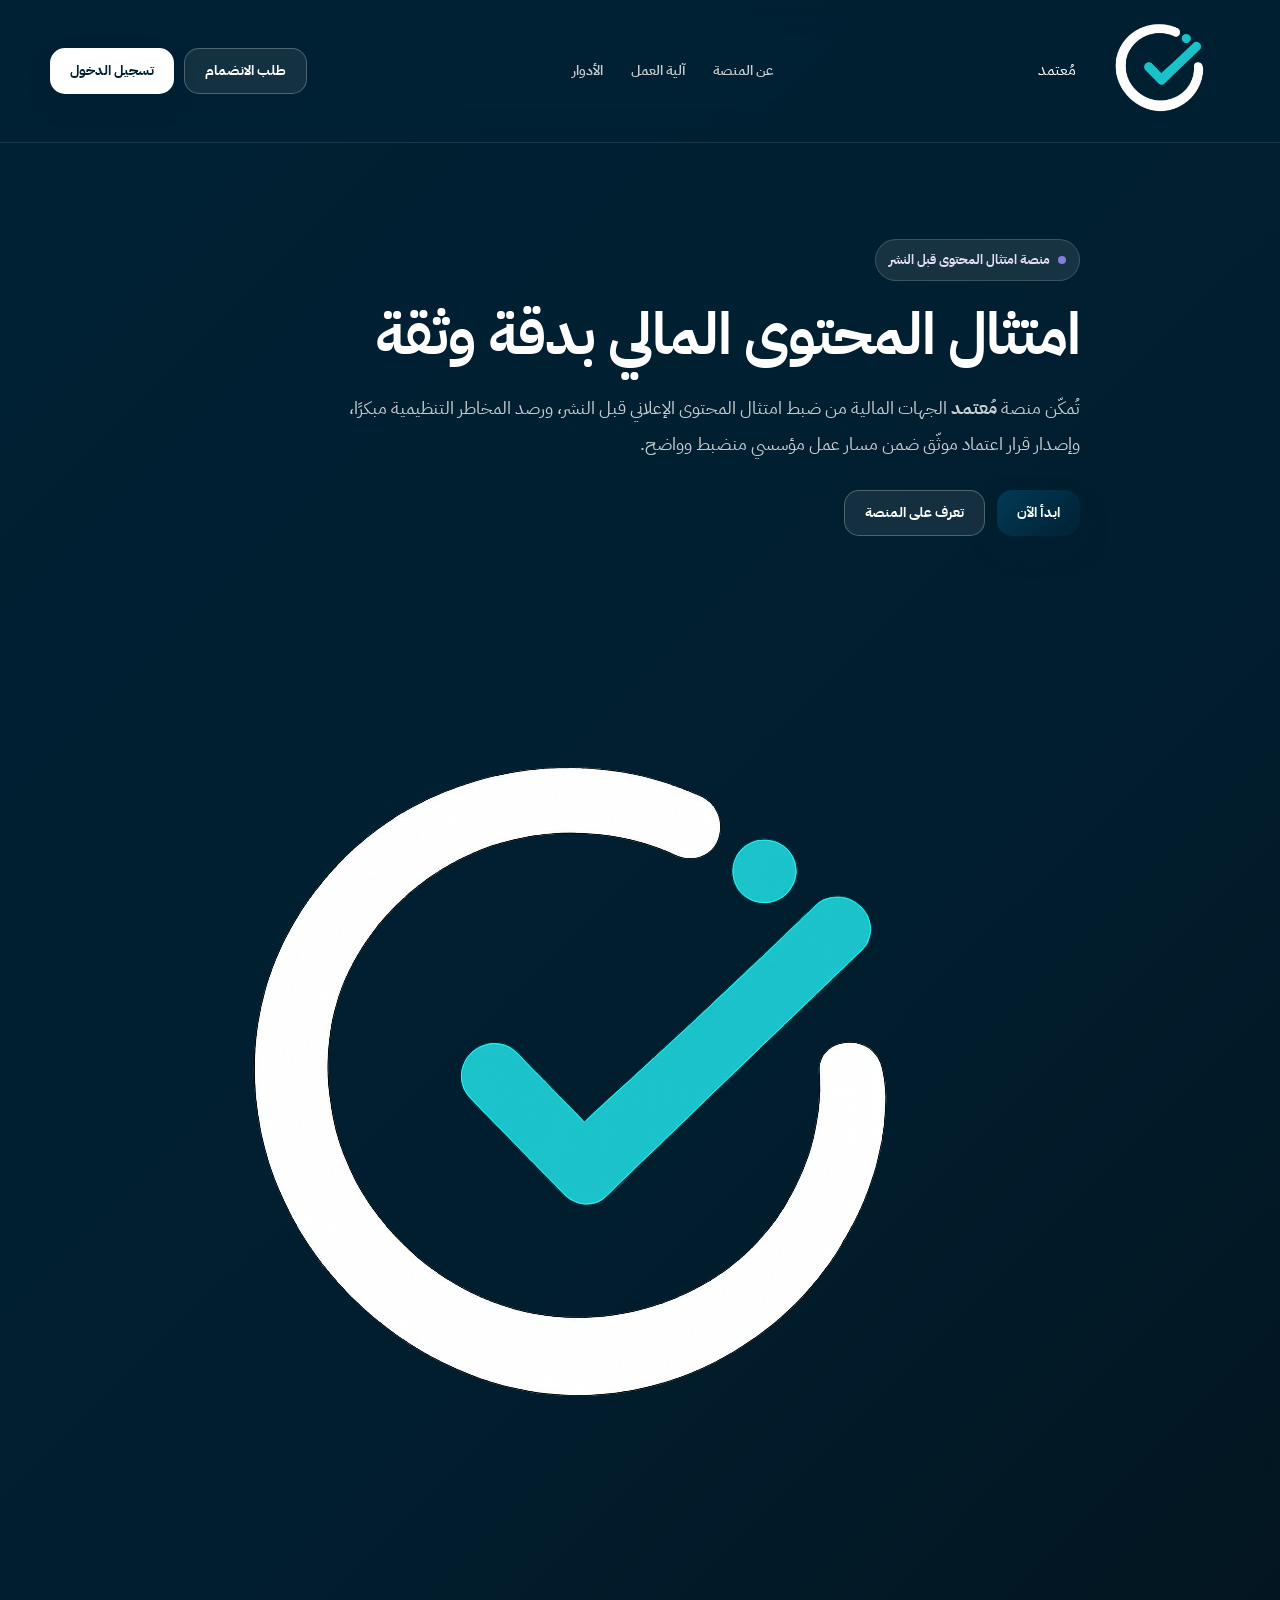
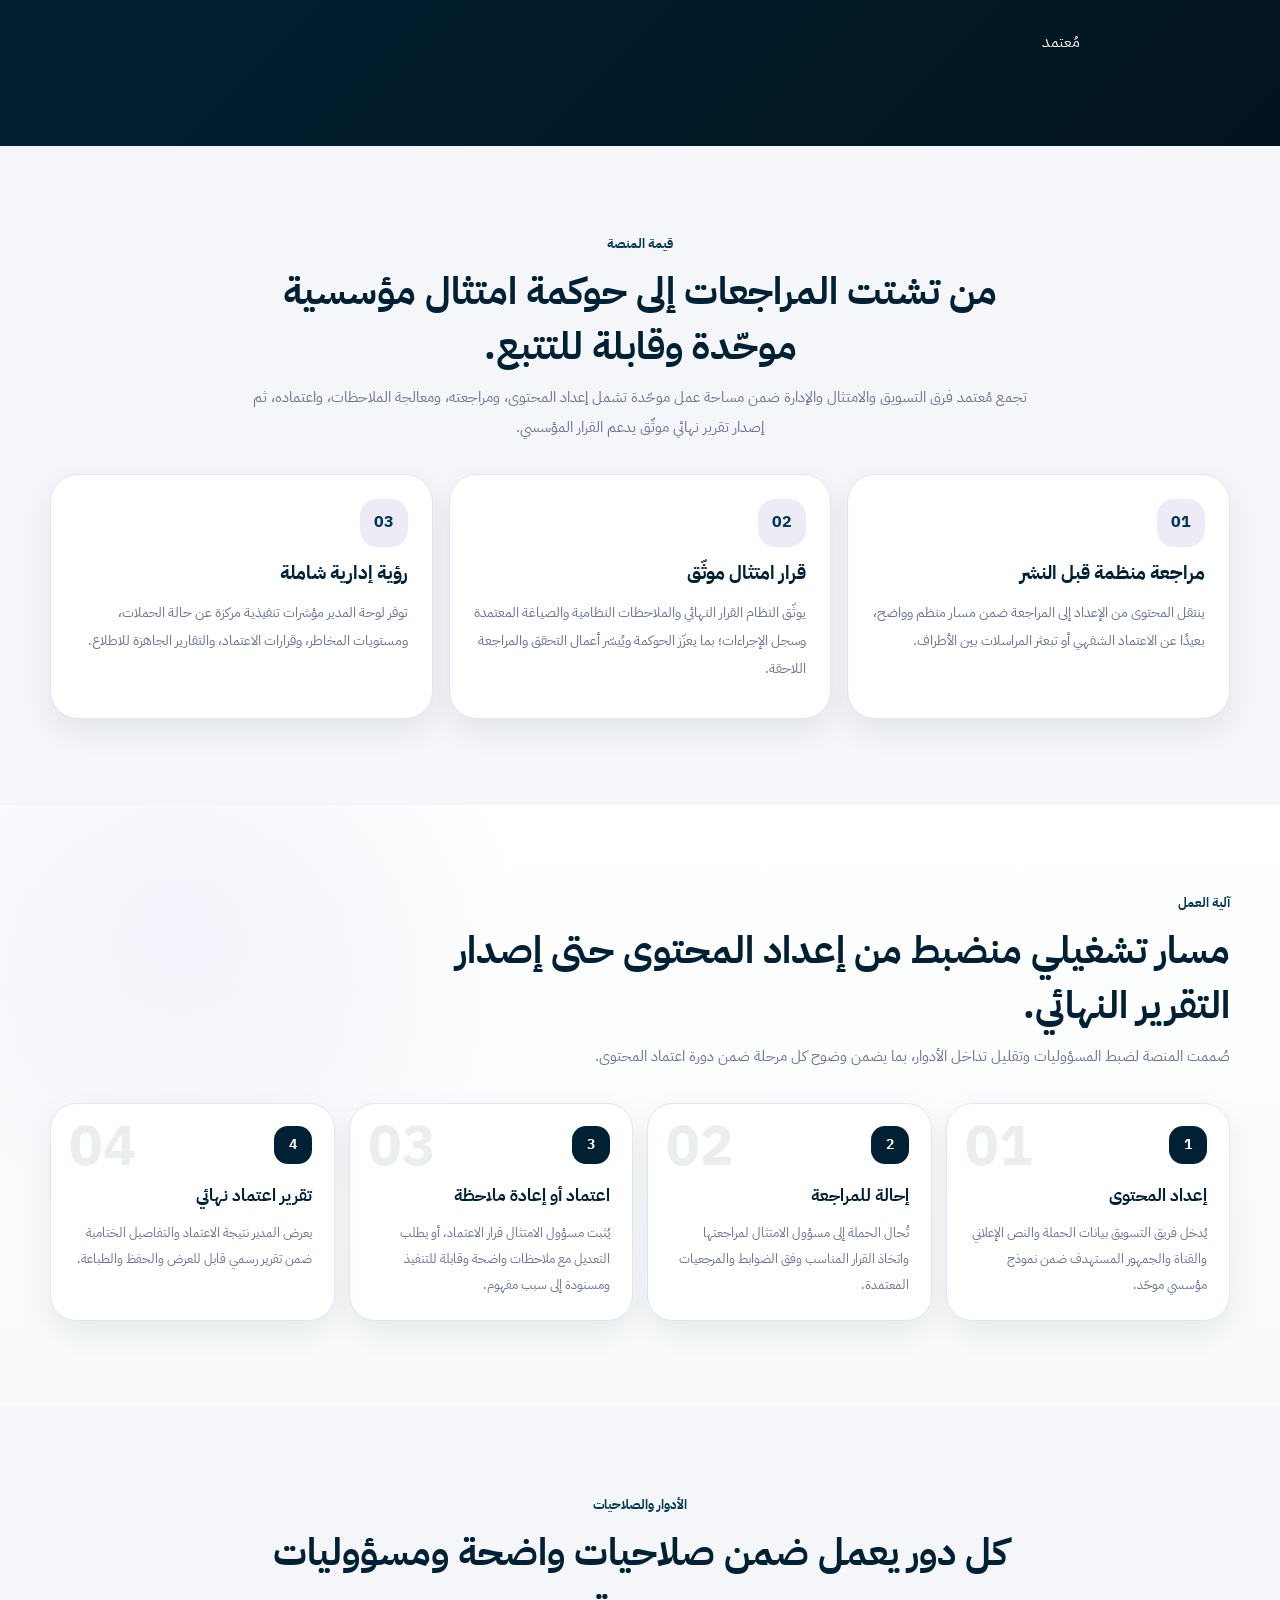
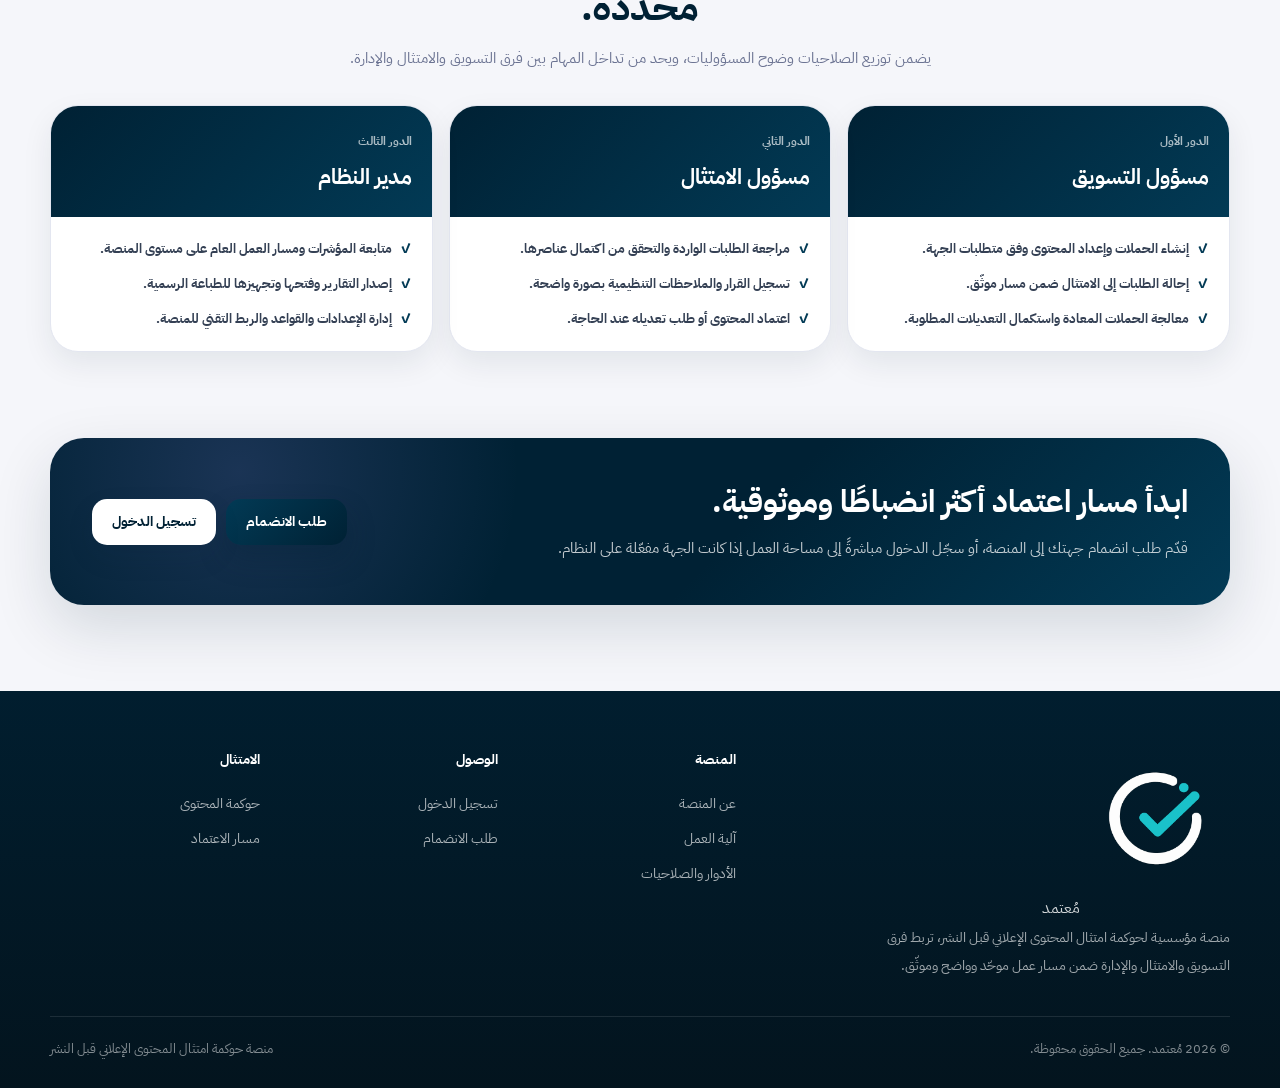
==== index.html @ 316c7c17 "Add files via upload" ====
<!DOCTYPE html>
<html lang="ar" dir="rtl">
<head>
  <meta charset="UTF-8" />
  <meta name="viewport" content="width=device-width, initial-scale=1.0" />
  <title>مُعتمد | منصة حوكمة امتثال المحتوى الإعلاني قبل النشر</title>
  <link rel="icon" type="image/png" href="lo.png" />
  <link rel="stylesheet" href="assets/mutamad-theme.css" />
  <style>
    @import url("https://fonts.googleapis.com/css2?family=IBM+Plex+Sans+Arabic:wght@300;400;500;600;700&display=swap");

    :root {
      --brand: #002134;
      --brand-2: #002134;
      --brand-3: #023a55;
      --accent: #837FD8;
      --accent-dark: #023a55;
      --gold: #966769;
      --bg: #F5F6FA;
      --white: #FFFFFF;
      --text: #002134;
      --muted: #6B7392;
      --line: #E3E6F0;
      --soft: #EEF0F7;
      --accent-soft: #EEEBF6;
      --shadow: 0 22px 60px rgba(0,33,52, 0.14);
      --shadow-soft: 0 12px 30px rgba(0,33,52, 0.08);
      --container: 1180px;
    }

    * { box-sizing: border-box; margin: 0; padding: 0; }
    html { scroll-behavior: smooth; }
    body {
      font-family: "IBM Plex Sans Arabic", Arial, sans-serif;
      color: var(--text);
      background: var(--bg);
      direction: rtl;
      line-height: 1.85;
    }
    a { color: inherit; text-decoration: none; }
    button { font-family: inherit; }
    .container { width: min(var(--container), calc(100% - 40px)); margin: auto; }

    .hero-area {
      min-height: 640px;
      color: var(--white);
      background: linear-gradient(135deg, #002134 0%, #011E2F 60%, #03141E 100%);
      position: relative;
    }
    .hero-area > * { position: relative; z-index: 1; }

    .header {
      position: sticky;
      top: 0;
      z-index: 60;
      background: rgba(0,33,52, 0.9);
      backdrop-filter: blur(16px);
      border-bottom: 1px solid rgba(255,255,255,0.10);
    }
    .header-inner {
      min-height: 82px;
      display: flex;
      align-items: center;
      justify-content: space-between;
      gap: 22px;
    }
    .brand { display: flex; align-items: center; gap: 12px; }
    .brand img { width: 142px; height: auto; display: block; object-fit: contain; }
    .nav-links { display: flex; align-items: center; gap: 28px; color: rgba(255,255,255,0.78); font-size: 14px; font-weight: 600; }
    .nav-links a:hover { color: white; }
    .header-actions { display: flex; align-items: center; gap: 10px; }

    .btn {
      min-height: 46px;
      padding: 0 20px;
      border-radius: 15px;
      border: 0;
      display: inline-flex;
      align-items: center;
      justify-content: center;
      gap: 8px;
      font-size: 14px;
      font-weight: 800;
      cursor: pointer;
      white-space: nowrap;
      transition: 0.2s ease;
    }
    .btn:hover { transform: translateY(-1px); }
    .btn-primary { color: white; background: linear-gradient(135deg, var(--brand-3), var(--brand)); box-shadow: 0 14px 28px rgba(0,33,52,0.28); }
    .btn-light { color: white; background: rgba(255,255,255,0.08); border: 1px solid rgba(255,255,255,0.25); }
    .btn-white { color: var(--brand); background: white; box-shadow: var(--shadow-soft); }

    .hero {
      padding: 96px 0 88px;
      display: grid;
      grid-template-columns: 1fr;
      gap: 28px;
      max-width: 880px;
    }
    .hero-content h1 { max-width: 760px; }
    .hero-content p { max-width: 680px; }
    .eyebrow {
      display: inline-flex;
      align-items: center;
      gap: 8px;
      padding: 8px 13px;
      border-radius: 999px;
      background: rgba(255,255,255,0.09);
      border: 1px solid rgba(255,255,255,0.16);
      color: #E4DDF7;
      font-size: 13px;
      font-weight: 800;
      margin-bottom: 18px;
    }
    .eyebrow::before { content: ""; width: 8px; height: 8px; border-radius: 50%; background: var(--accent); }
    .hero h1 {
      max-width: 860px;
      font-size: clamp(34px, 5vw, 58px);
      line-height: 1.25;
      letter-spacing: -1px;
      margin-bottom: 18px;
    }
    .hero p {
      max-width: 780px;
      color: rgba(255,255,255,0.78);
      font-size: 18px;
      line-height: 2;
      font-weight: 400;
      margin-bottom: 28px;
    }
    .hero-actions { display: flex; align-items: center; gap: 12px; flex-wrap: wrap; margin-bottom: 30px; }
    .trust-row { display: flex; flex-wrap: wrap; gap: 10px; }
    .trust-item {
      padding: 9px 12px;
      border-radius: 999px;
      background: rgba(255,255,255,0.07);
      border: 1px solid rgba(255,255,255,0.12);
      color: rgba(255,255,255,0.78);
      font-size: 12px;
      font-weight: 700;
    }

    .product-card {
      border-radius: 34px;
      background: rgba(255,255,255,0.12);
      border: 1px solid rgba(255,255,255,0.18);
      box-shadow: 0 24px 70px rgba(0,0,0,0.18);
      padding: 22px;
      backdrop-filter: blur(16px);
      position: relative;
      overflow: hidden;
    }
    .product-card::before {
      content: "";
      position: absolute;
      inset-inline-start: 24px;
      top: 24px;
      width: 84px;
      height: 84px;
      border-radius: 28px;
      background: rgba(131,127,216,0.20);
      filter: blur(2px);
    }
    .screen {
      position: relative;
      z-index: 1;
      background: #F8FBFB;
      color: var(--text);
      border-radius: 26px;
      overflow: hidden;
      border: 1px solid rgba(255,255,255,0.35);
    }
    .screen-top {
      height: 62px;
      padding: 0 18px;
      background: white;
      border-bottom: 1px solid var(--line);
      display: flex;
      justify-content: space-between;
      align-items: center;
    }
    .screen-title strong { display: block; color: var(--brand); font-size: 14px; line-height: 1.4; }
    .screen-title span { color: var(--muted); font-size: 11px; }
    .pill { padding: 6px 10px; border-radius: 999px; color: var(--accent-dark); background: var(--accent-soft); font-size: 11px; font-weight: 900; }
    .screen-body { padding: 18px; display: grid; gap: 14px; }
    .score-card {
      background: linear-gradient(135deg, var(--brand), var(--brand-3));
      color: white;
      border-radius: 22px;
      padding: 18px;
      display: grid;
      grid-template-columns: 1fr auto;
      gap: 14px;
      align-items: center;
    }
    .score-card span { color: rgba(255,255,255,0.72); font-size: 12px; font-weight: 700; }
    .score-card strong { font-size: 34px; line-height: 1; }
    .mini-grid { display: grid; grid-template-columns: repeat(3, 1fr); gap: 10px; }
    .mini { background: white; border: 1px solid var(--line); border-radius: 18px; padding: 12px; }
    .mini span { color: var(--muted); font-size: 10px; font-weight: 800; }
    .mini strong { display: block; color: var(--brand); font-size: 17px; }
    .issue { background: white; border: 1px solid var(--line); border-radius: 18px; padding: 14px; display: grid; gap: 8px; }
    .issue-row { display: grid; grid-template-columns: auto 1fr auto; gap: 10px; align-items: center; }
    .dot { width: 10px; height: 10px; border-radius: 50%; background: var(--accent); }
    .issue-row span { color: #344054; font-size: 12px; font-weight: 700; }
    .issue-row small { color: var(--muted); font-size: 11px; }

    section { padding: 86px 0; }
    .section-head { max-width: 780px; margin-bottom: 32px; }
    .section-head.center { margin-inline: auto; text-align: center; }
    .section-kicker { color: var(--accent-dark); font-size: 13px; font-weight: 900; margin-bottom: 8px; }
    .section-head h2 { color: var(--brand); font-size: clamp(26px, 3vw, 38px); line-height: 1.45; margin-bottom: 8px; }
    .section-head p { color: var(--muted); font-size: 15px; line-height: 2; }

    .value-grid { display: grid; grid-template-columns: repeat(3, 1fr); gap: 16px; }
    .value-card {
      background: white;
      border: 1px solid var(--line);
      border-radius: 28px;
      padding: 24px;
      min-height: 245px;
      box-shadow: var(--shadow-soft);
      display: grid;
      align-content: start;
      gap: 12px;
    }
    .value-icon { width: 48px; height: 48px; border-radius: 17px; display: grid; place-items: center; background: var(--accent-soft); color: var(--accent-dark); font-weight: 900; }
    .value-card h3 { color: var(--brand); font-size: 19px; line-height: 1.5; }
    .value-card p { color: var(--muted); font-size: 14px; line-height: 2; }

    .workflow {
      background:
        radial-gradient(circle at 14% 20%, rgba(131,127,216,0.09), transparent 28%),
        linear-gradient(180deg, #FFFFFF 0%, #F8FAFB 100%);
    }
    .steps { display: grid; grid-template-columns: repeat(4, 1fr); gap: 14px; }
    .step {
      background: white;
      border: 1px solid var(--line);
      border-radius: 26px;
      padding: 22px;
      box-shadow: var(--shadow-soft);
      position: relative;
      overflow: hidden;
    }
    .step::before { content: attr(data-step); position: absolute; inset-inline-end: 18px; top: 14px; color: rgba(0,33,52,0.08); font-size: 56px; font-weight: 900; line-height: 1; }
    .step span { display: inline-grid; place-items: center; width: 38px; height: 38px; border-radius: 14px; background: var(--brand); color: white; font-size: 14px; font-weight: 900; margin-bottom: 16px; }
    .step h3 { color: var(--brand); font-size: 17px; margin-bottom: 8px; }
    .step p { color: var(--muted); font-size: 13px; line-height: 2; }

    .roles-grid { display: grid; grid-template-columns: repeat(3, 1fr); gap: 16px; }
    .role-card { background: white; border: 1px solid var(--line); border-radius: 28px; overflow: hidden; box-shadow: var(--shadow-soft); }
    .role-head { padding: 20px; background: linear-gradient(135deg, var(--brand), var(--brand-3)); color: white; }
    .role-head span { color: rgba(255,255,255,0.68); font-size: 12px; font-weight: 700; }
    .role-head h3 { font-size: 21px; margin-top: 3px; }
    .role-card ul { list-style: none; padding: 20px; display: grid; gap: 11px; }
    .role-card li { color: #344054; font-size: 13px; font-weight: 700; display: flex; gap: 8px; align-items: flex-start; }
    .role-card li::before { content: "✓"; color: var(--accent-dark); font-weight: 900; }

    .cta {
      padding: 0 0 86px;
    }
    .cta-box {
      border-radius: 34px;
      background:
        radial-gradient(circle at 16% 20%, rgba(131,127,216,0.20), transparent 28%),
        linear-gradient(135deg, #002134, #002134 58%, #023a55);
      color: white;
      padding: 42px;
      display: grid;
      grid-template-columns: 1fr auto;
      gap: 26px;
      align-items: center;
      box-shadow: var(--shadow);
    }
    .cta-box h2 { font-size: 31px; line-height: 1.45; margin-bottom: 8px; }
    .cta-box p { color: rgba(255,255,255,0.76); font-size: 15px; line-height: 2; max-width: 760px; }
    .cta-actions { display: flex; gap: 10px; flex-wrap: wrap; }

    .footer { background: linear-gradient(180deg, #011E2F, #03141E); color: rgba(255,255,255,0.82); }
    .footer-top { display: grid; grid-template-columns: 1.3fr 2fr; gap: 48px; padding: 56px 0 36px; }
    .footer-brand img { width: 150px; margin-bottom: 16px; }
    .footer-brand p { color: rgba(255,255,255,0.62); font-size: 14px; line-height: 2; max-width: 380px; }
    .footer-cols { display: grid; grid-template-columns: repeat(3, 1fr); gap: 28px; }
    .footer-col h4 { color: #fff; font-size: 14px; font-weight: 700; margin-bottom: 14px; }
    .footer-col a { display: block; color: rgba(255,255,255,0.66); font-size: 13.5px; padding: 5px 0; transition: color .15s ease; }
    .footer-col a:hover { color: #fff; }
    .footer-bottom { display: flex; justify-content: space-between; gap: 16px; flex-wrap: wrap; padding: 20px 0 28px; border-top: 1px solid rgba(255,255,255,0.10); color: rgba(255,255,255,0.5); font-size: 12.5px; }
    @media (max-width: 820px) {
      .footer-top { grid-template-columns: 1fr; gap: 30px; }
      .footer-cols { grid-template-columns: repeat(3, 1fr); }
    }

    @media (max-width: 1020px) {
      .hero, .cta-box { grid-template-columns: 1fr; }
      .value-grid, .roles-grid, .steps { grid-template-columns: repeat(2, 1fr); }
      .nav-links { display: none; }
    }
    @media (max-width: 680px) {
      .container { width: min(100% - 28px, var(--container)); }
      .header-inner { flex-direction: column; align-items: stretch; padding: 14px 0; }
      .header-actions, .header-actions .btn, .hero-actions .btn, .cta-actions .btn { width: 100%; }
      .hero { padding-top: 56px; }
      .value-grid, .roles-grid, .steps, .mini-grid { grid-template-columns: 1fr; }
      .product-card { padding: 14px; border-radius: 26px; }
      section { padding: 62px 0; }
      .cta-box { padding: 28px; }
    }
  </style>
  <link rel="stylesheet" href="assets/mutamad-government.css" />
</head>
<body class="index-page">
  <div class="hero-area">
    <header class="header">
      <div class="container header-inner">
        <a class="brand" href="index.html" aria-label="مُعتمد">
          <img src="lo.png" alt="شعار مُعتمد" />
          <span class="brand-word">مُعتمد</span>
        </a>

        <nav class="nav-links" aria-label="روابط الصفحة">
          <a href="#about">عن المنصة</a>
          <a href="#workflow">آلية العمل</a>
          <a href="#roles">الأدوار</a>
        </nav>

        <div class="header-actions">
          <a class="btn btn-light" href="join.html">طلب الانضمام</a>
          <a class="btn btn-white" href="login.html">تسجيل الدخول</a>
        </div>
      </div>
    </header>

    <main class="container hero">
      <div class="hero-content">
        <span class="eyebrow hero-tag">منصة امتثال المحتوى قبل النشر</span>
        <h1>امتثال المحتوى المالي <span>بدقة وثقة</span></h1>
        <p>
          تُمكّن منصة <strong>مُعتمد</strong> الجهات المالية من ضبط امتثال المحتوى الإعلاني قبل النشر، ورصد المخاطر التنظيمية مبكرًا، وإصدار قرار اعتماد موثّق ضمن مسار عمل مؤسسي منضبط وواضح.
        </p>
        <div class="hero-actions hero-buttons">
          <a class="btn btn-primary" href="join.html">ابدأ الآن</a>
          <a class="btn btn-light" href="#about">تعرف على المنصة</a>
        </div>
        
      </div>
      <div class="hero-image" aria-hidden="true"><img class="hero-logo" src="lo.png" alt="شعار مُعتمد" /><span class="hero-brand-word">مُعتمد</span></div>
    </main>
  </div>

  <section id="about">
    <div class="container">
      <div class="section-head center">
        <div class="section-kicker">قيمة المنصة</div>
        <h2>من تشتت المراجعات إلى حوكمة امتثال مؤسسية موحّدة وقابلة للتتبع.</h2>
        <p>
          تجمع مُعتمد فرق التسويق والامتثال والإدارة ضمن مساحة عمل موحّدة تشمل إعداد المحتوى، ومراجعته، ومعالجة الملاحظات، واعتماده، ثم إصدار تقرير نهائي موثّق يدعم القرار المؤسسي.
        </p>
      </div>

      <div class="value-grid">
        <article class="value-card">
          <div class="value-icon">01</div>
          <h3>مراجعة منظمة قبل النشر</h3>
          <p>ينتقل المحتوى من الإعداد إلى المراجعة ضمن مسار منظم وواضح، بعيدًا عن الاعتماد الشفهي أو تبعثر المراسلات بين الأطراف.</p>
        </article>
        <article class="value-card">
          <div class="value-icon">02</div>
          <h3>قرار امتثال موثّق</h3>
          <p>يوثّق النظام القرار النهائي والملاحظات النظامية والصياغة المعتمدة وسجل الإجراءات؛ بما يعزّز الحوكمة ويُيسّر أعمال التحقق والمراجعة اللاحقة.</p>
        </article>
        <article class="value-card">
          <div class="value-icon">03</div>
          <h3>رؤية إدارية شاملة</h3>
          <p>توفر لوحة المدير مؤشرات تنفيذية مركزة عن حالة الحملات، ومستويات المخاطر، وقرارات الاعتماد، والتقارير الجاهزة للاطلاع.</p>
        </article>
      </div>
    </div>
  </section>

  <section class="workflow" id="workflow">
    <div class="container">
      <div class="section-head">
        <div class="section-kicker">آلية العمل</div>
        <h2>مسار تشغيلي منضبط من إعداد المحتوى حتى إصدار التقرير النهائي.</h2>
        <p>صُممت المنصة لضبط المسؤوليات وتقليل تداخل الأدوار، بما يضمن وضوح كل مرحلة ضمن دورة اعتماد المحتوى.</p>
      </div>

      <div class="steps">
        <div class="step" data-step="01"><span>1</span><h3>إعداد المحتوى</h3><p>يُدخل فريق التسويق بيانات الحملة والنص الإعلاني والقناة والجمهور المستهدف ضمن نموذج مؤسسي موحّد.</p></div>
        <div class="step" data-step="02"><span>2</span><h3>إحالة للمراجعة</h3><p>تُحال الحملة إلى مسؤول الامتثال لمراجعتها واتخاذ القرار المناسب وفق الضوابط والمرجعيات المعتمدة.</p></div>
        <div class="step" data-step="03"><span>3</span><h3>اعتماد أو إعادة ملاحظة</h3><p>يُثبت مسؤول الامتثال قرار الاعتماد، أو يطلب التعديل مع ملاحظات واضحة وقابلة للتنفيذ ومسنودة إلى سبب مفهوم.</p></div>
        <div class="step" data-step="04"><span>4</span><h3>تقرير اعتماد نهائي</h3><p>يعرض المدير نتيجة الاعتماد والتفاصيل الختامية ضمن تقرير رسمي قابل للعرض والحفظ والطباعة.</p></div>
      </div>
    </div>
  </section>

  <section id="roles">
    <div class="container">
      <div class="section-head center">
        <div class="section-kicker">الأدوار والصلاحيات</div>
        <h2>كل دور يعمل ضمن صلاحيات واضحة ومسؤوليات محددة.</h2>
        <p>يضمن توزيع الصلاحيات وضوح المسؤوليات، ويحد من تداخل المهام بين فرق التسويق والامتثال والإدارة.</p>
      </div>

      <div class="roles-grid">
        <article class="role-card">
          <div class="role-head"><span>الدور الأول</span><h3>مسؤول التسويق</h3></div>
          <ul><li>إنشاء الحملات وإعداد المحتوى وفق متطلبات الجهة.</li><li>إحالة الطلبات إلى الامتثال ضمن مسار موثّق.</li><li>معالجة الحملات المعادة واستكمال التعديلات المطلوبة.</li></ul>
        </article>
        <article class="role-card">
          <div class="role-head"><span>الدور الثاني</span><h3>مسؤول الامتثال</h3></div>
          <ul><li>مراجعة الطلبات الواردة والتحقق من اكتمال عناصرها.</li><li>تسجيل القرار والملاحظات التنظيمية بصورة واضحة.</li><li>اعتماد المحتوى أو طلب تعديله عند الحاجة.</li></ul>
        </article>
        <article class="role-card">
          <div class="role-head"><span>الدور الثالث</span><h3>مدير النظام</h3></div>
          <ul><li>متابعة المؤشرات ومسار العمل العام على مستوى المنصة.</li><li>إصدار التقارير وفتحها وتجهيزها للطباعة الرسمية.</li><li>إدارة الإعدادات والقواعد والربط التقني للمنصة.</li></ul>
        </article>
      </div>
    </div>
  </section>

  <section class="cta" id="join">
    <div class="container">
      <div class="cta-box">
        <div>
          <h2>ابدأ مسار اعتماد أكثر انضباطًا وموثوقية.</h2>
          <p>قدّم طلب انضمام جهتك إلى المنصة، أو سجّل الدخول مباشرةً إلى مساحة العمل إذا كانت الجهة مفعّلة على النظام.</p>
        </div>
        <div class="cta-actions">
          <a class="btn btn-primary" href="join.html">طلب الانضمام</a>
          <a class="btn btn-white" href="login.html">تسجيل الدخول</a>
        </div>
      </div>
    </div>
  </section>

  <footer class="footer">
    <div class="container footer-top">
      <div class="footer-brand">
        <div class="footer-logo-row"><img src="lo.png" alt="شعار مُعتمد" /><span class="brand-word">مُعتمد</span></div>
        <p>منصة مؤسسية لحوكمة امتثال المحتوى الإعلاني قبل النشر، تربط فرق التسويق والامتثال والإدارة ضمن مسار عمل موحّد وواضح وموثّق.</p>
      </div>
      <div class="footer-cols">
        <div class="footer-col">
          <h4>المنصة</h4>
          <a href="#about">عن المنصة</a>
          <a href="#workflow">آلية العمل</a>
          <a href="#roles">الأدوار والصلاحيات</a>
        </div>
        <div class="footer-col">
          <h4>الوصول</h4>
          <a href="login.html">تسجيل الدخول</a>
          <a href="join.html">طلب الانضمام</a>
        </div>
        <div class="footer-col">
          <h4>الامتثال</h4>
          <a href="#about">حوكمة المحتوى</a>
          <a href="#workflow">مسار الاعتماد</a>
        </div>
      </div>
    </div>
    <div class="container footer-bottom">
      <span>© 2026 مُعتمد. جميع الحقوق محفوظة.</span>
      <span>منصة حوكمة امتثال المحتوى الإعلاني قبل النشر</span>
    </div>
  </footer>
</body>
</html>
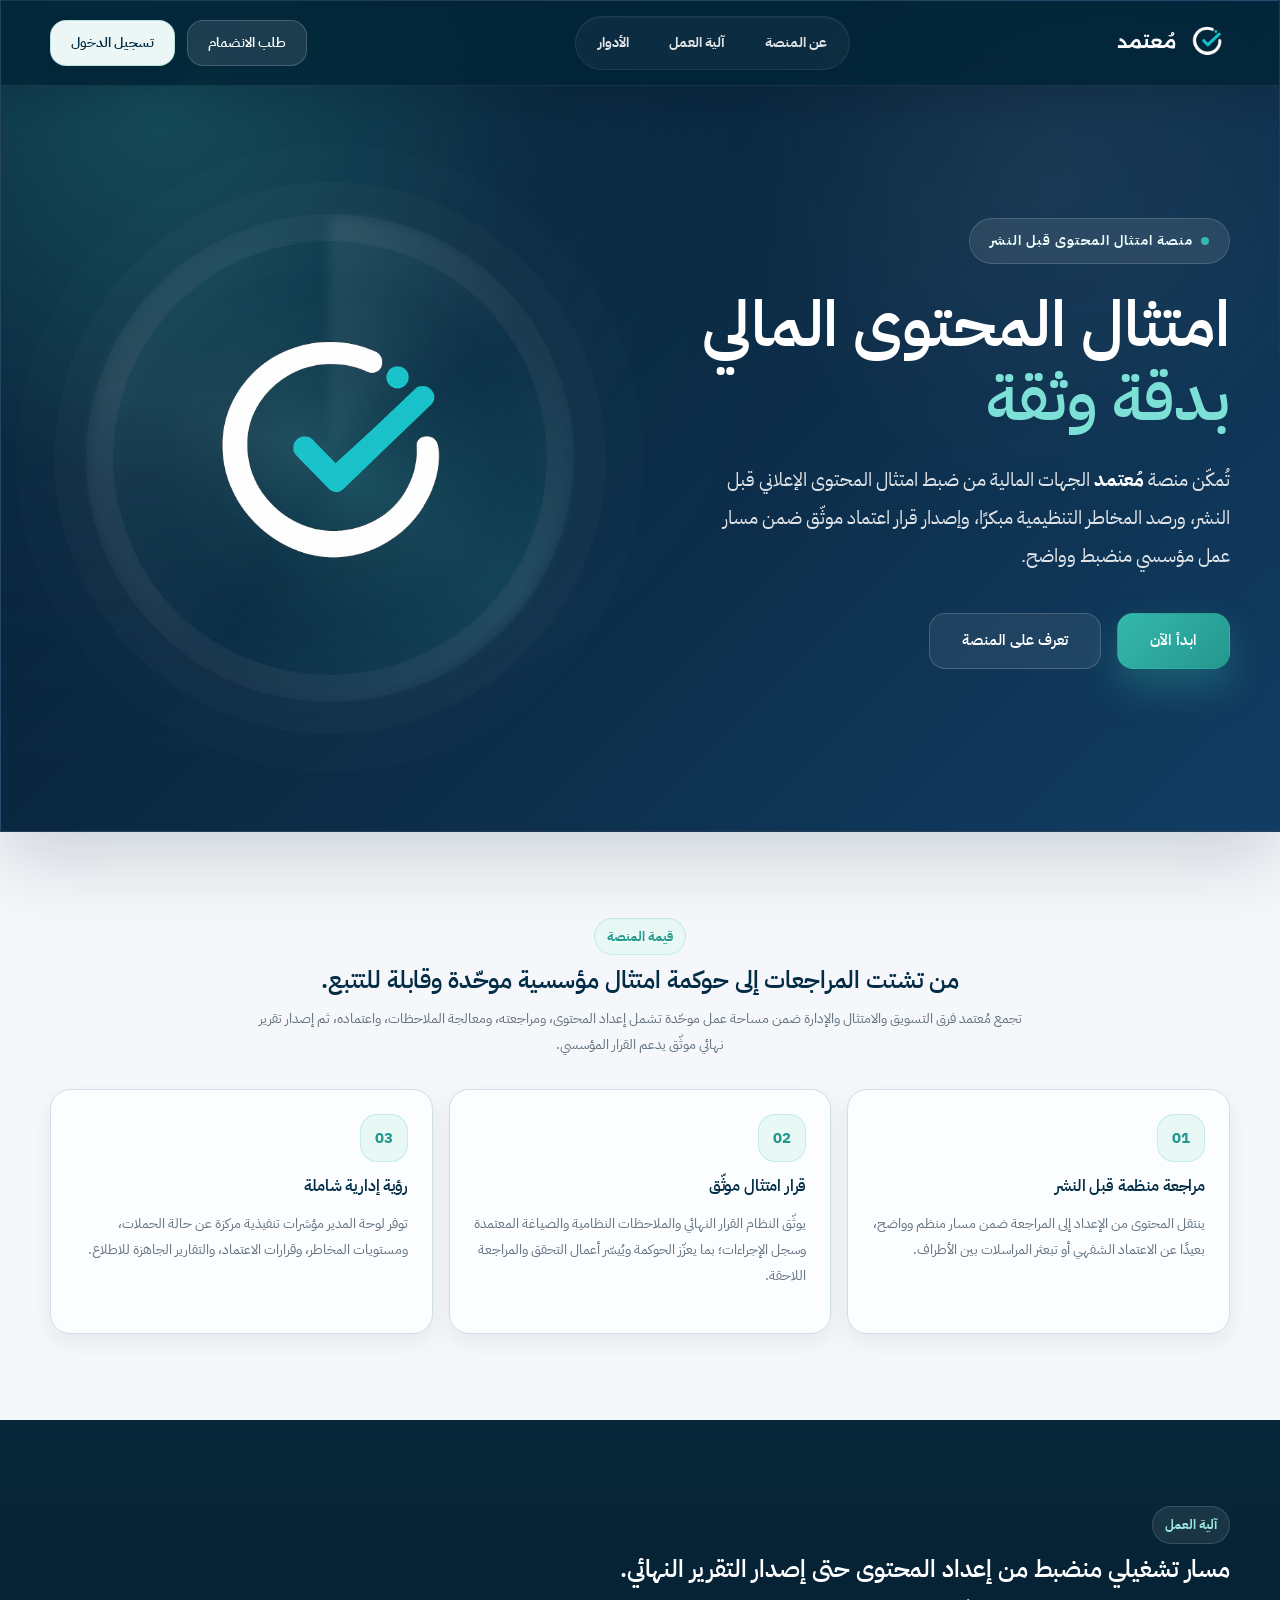
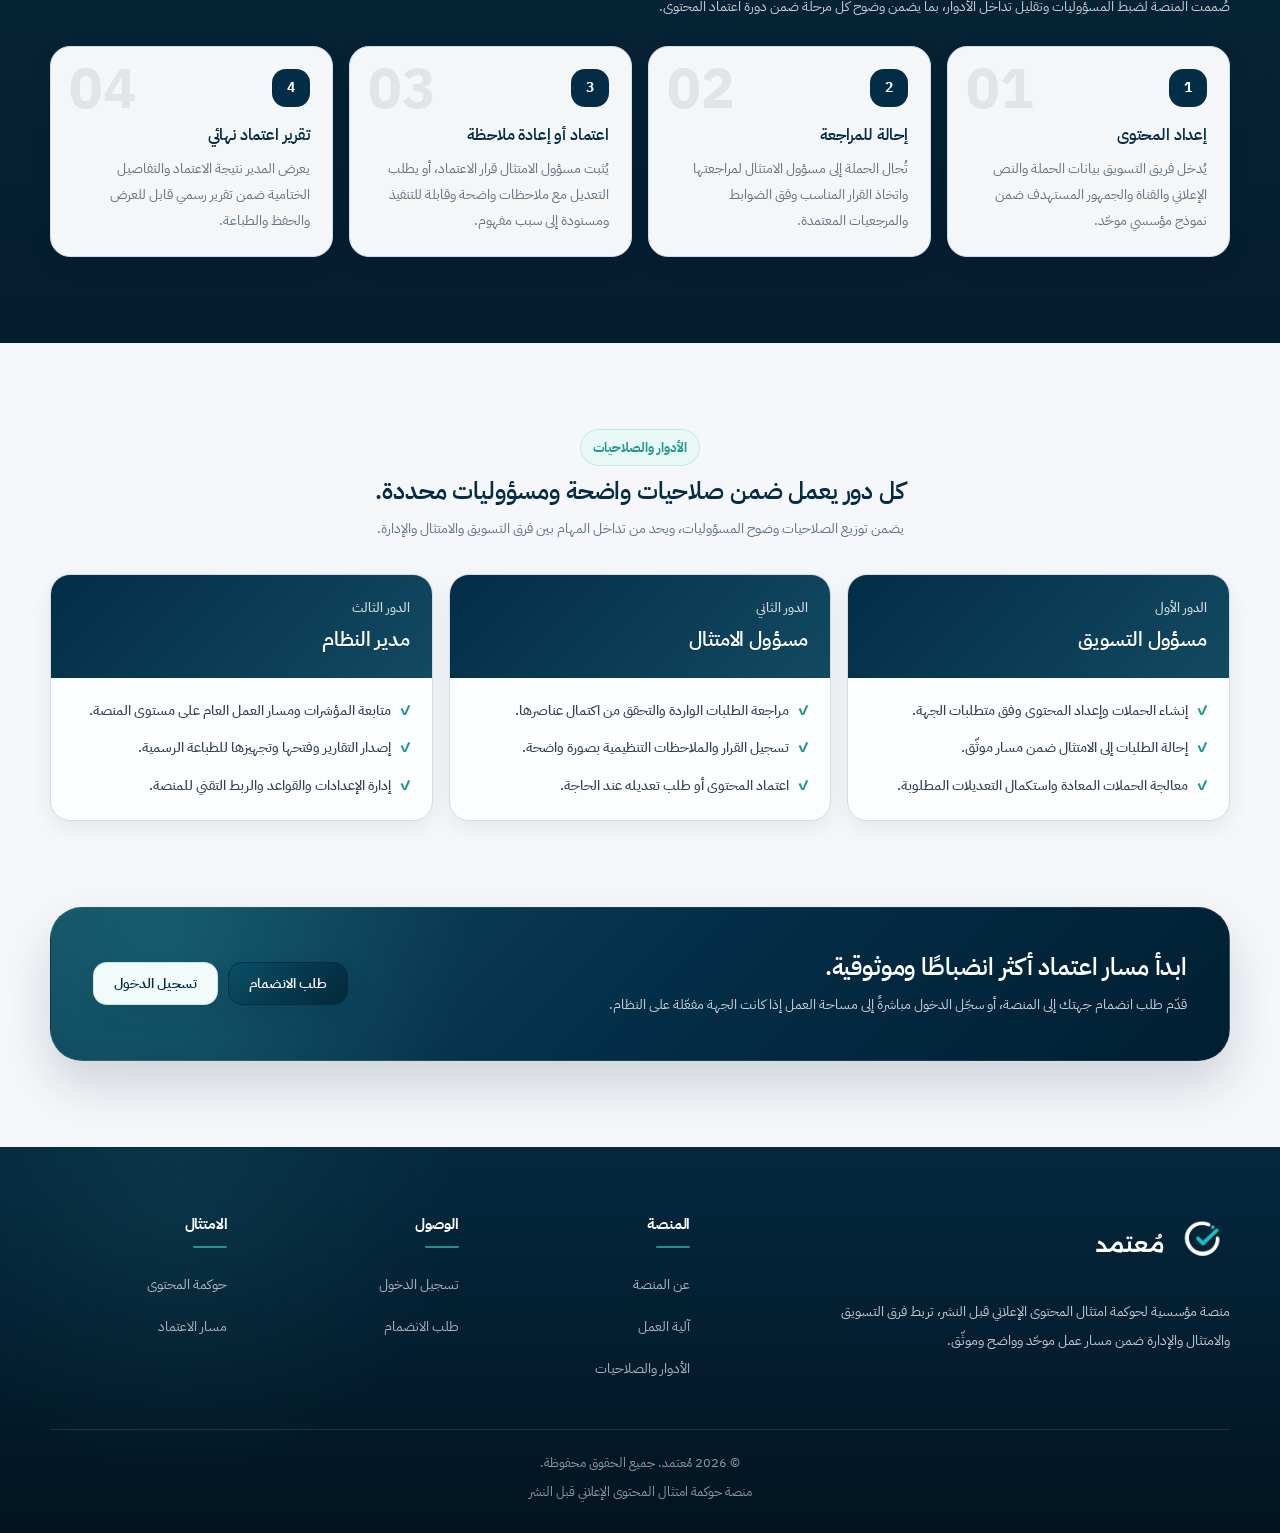
==== commit 015dca89: "add files add files" ====
--- a/index.html
+++ b/index.html
@@ -466,4 +466,4 @@
     </div>
   </footer>
 </body>
-</html>+</html>
--- a/assets/mutamad-theme.css
+++ b/assets/mutamad-theme.css
@@ -0,0 +1,387 @@
+/* =====================================================================
+   مُعتمد | Mu'tamad — Unified Visual System
+   Identity inspired by alinma Bank (2025): deep blue (seas/technology),
+   lavender/khuzama (culture), copper (desert). Applied across all pages.
+   This file is the single source of truth and overrides per-page styles.
+   ===================================================================== */
+
+@import url("https://fonts.googleapis.com/css2?family=IBM+Plex+Sans+Arabic:wght@300;400;500;600;700&family=Tajawal:wght@400;500;700;800&display=swap");
+
+:root {
+  /* ====== Official brand palette ======
+     Primary        #002134   (deep teal-navy)
+     Primary darks  #011D2D #011D2E #011E2F #03141E
+     Accent         #837FD8   (periwinkle)
+     Warm coral     #E78F81
+     Mauve          #966769
+     Light surface  #FDF9F5
+     White          #FFFFFF
+  */
+
+  /* Primary (deep teal-navy) */
+  --navy: #002134;          /* Primary */
+  --navy-2: #011E2F;
+  --navy-3: #023a55;        /* lighter primary for secondary surfaces */
+  --navy-deep: #03141E;     /* darkest */
+
+  /* Accent (periwinkle) — legacy class names kept as aliases */
+  --teal: #837FD8;          /* Accent */
+  --teal-dark: #5d59b0;     /* darker accent for hover/text */
+  --lav: #837FD8;           /* Accent */
+  --lav-2: #a9a6e6;         /* soft accent */
+  --lav-soft: #ECEBF9;      /* accent tint */
+
+  /* Warm accents */
+  --gold: #966769;          /* mauve (legacy alias) */
+  --copper: #966769;        /* mauve */
+  --copper-2: #E78F81;      /* coral */
+  --copper-soft: #FBEBE8;   /* coral tint */
+  --coral: #E78F81;
+  --coral-soft: #FBEBE8;
+  --mauve: #966769;
+  --mauve-soft: #F0E6E6;
+
+  /* Surfaces */
+  --bg: #FDF9F5;            /* light brand surface */
+  --white: #FFFFFF;
+  --text: #002134;          /* body text uses primary */
+  --muted: #5b6b76;
+  --line: #E7E2DC;          /* warm hairline on FDF9F5 */
+  --soft: #F3EEE8;
+  --teal-soft: #ECEBF9;     /* legacy alias -> accent soft */
+  --blue-soft: #E4ECF1;     /* primary tint */
+
+  /* Status */
+  --red: #C0463A;        --red-soft: #FBEDEB;
+  --orange: #966769;     --orange-soft: #F0E6E6;   /* medium = mauve family */
+  --green: #2F7d5b;      --green-soft: #E6F2EC;
+  --blue: #023a55;       --blue-2: #837FD8;        /* donut extra segment */
+
+  /* Effects */
+  --shadow: 0 24px 60px rgba(0, 33, 52, 0.16);
+  --shadow-soft: 0 12px 30px rgba(0, 33, 52, 0.09);
+  --radius: 20px;
+  --radius-lg: 26px;
+  --gradient-brand: linear-gradient(135deg, #023a55 0%, #002134 55%, #011D2D 100%);
+  --gradient-accent: linear-gradient(135deg, #837FD8 0%, #6863bd 100%);
+  --gradient-dark: linear-gradient(180deg, #023a55 0%, #002134 55%, #03141E 100%);
+}
+
+* { box-sizing: border-box; }
+
+body {
+  font-family: "IBM Plex Sans Arabic", "Tajawal", Arial, sans-serif !important;
+  color: var(--text) !important;
+  background:
+    radial-gradient(circle at 90% 0%, rgba(0,33,52,0.06), transparent 26%),
+    radial-gradient(circle at 4% 100%, rgba(231,143,129,0.05), transparent 24%),
+    var(--bg) !important;
+}
+
+a { color: inherit; }
+::selection { background: rgba(131,127,216,0.22); }
+
+/* ----- Scrollbar polish ----- */
+*::-webkit-scrollbar { width: 11px; height: 11px; }
+*::-webkit-scrollbar-thumb { background: #C9CFE2; border-radius: 20px; border: 3px solid transparent; background-clip: padding-box; }
+*::-webkit-scrollbar-thumb:hover { background: #AEB6D2; background-clip: padding-box; }
+
+/* =========================== SIDEBAR =========================== */
+.sidebar {
+  background:
+    radial-gradient(circle at 16% 6%, rgba(131,127,216,0.18), transparent 30%),
+    radial-gradient(circle at 94% 80%, rgba(231,143,129,0.12), transparent 32%),
+    var(--gradient-dark) !important;
+  border-left: 1px solid rgba(255,255,255,0.06) !important;
+}
+.brand { border-bottom-color: rgba(255,255,255,0.10) !important; }
+.brand img { max-width: 168px; height: auto; filter: none !important; }
+
+.role-pill {
+  background: rgba(255,255,255,0.08) !important;
+  border: 1px solid rgba(168,154,212,0.45) !important;
+  color: #EFEAFB !important;
+  border-radius: 999px !important;
+  font-weight: 600 !important;
+}
+.role-pill::before { background: var(--lav-2) !important; }
+
+.nav { gap: 6px !important; }
+.nav a {
+  min-height: 46px !important;
+  border-radius: 14px !important;
+  font-weight: 600 !important;
+  letter-spacing: -0.1px;
+  color: rgba(255,255,255,0.78) !important;
+  position: relative;
+  transition: background .18s ease, color .18s ease, transform .12s ease;
+}
+.nav a:hover { background: rgba(255,255,255,0.09) !important; color: #fff !important; }
+.nav a.active {
+  background: rgba(255,255,255,0.12) !important;
+  color: #fff !important;
+  box-shadow: inset 0 0 0 1px rgba(255,255,255,0.10);
+}
+.nav a.active::before {
+  content: "";
+  position: absolute;
+  inset-inline-start: 0;
+  top: 18%; bottom: 18%;
+  width: 3px;
+  border-radius: 4px;
+  background: var(--lav-2);
+}
+.nav-icon {
+  background: rgba(255,255,255,0.10) !important;
+  color: #E4DDF7 !important;
+  border-radius: 11px !important;
+}
+.nav a.active .nav-icon { background: var(--gradient-accent) !important; color:#fff !important; }
+
+.sidebar-card {
+  background: rgba(255,255,255,0.07) !important;
+  border: 1px solid rgba(255,255,255,0.12) !important;
+  border-radius: 16px !important;
+}
+.logout {
+  border: 1px solid rgba(255,255,255,0.16) !important;
+  color: rgba(255,255,255,0.85) !important;
+  border-radius: 12px !important;
+}
+.logout:hover { background: rgba(255,255,255,0.08) !important; }
+
+/* =========================== TOPBAR / TITLES =========================== */
+.topbar { border-bottom: 1px solid var(--line) !important; }
+.eyebrow {
+  color: var(--lav) !important;
+  font-weight: 700 !important;
+  letter-spacing: 1px;
+  text-transform: none;
+}
+.page-title h1,
+.panel-head h3,
+.metric-value,
+.kpi strong,
+.campaign-name strong,
+.detail strong,
+.summary-box strong,
+.empty-state h2,
+.empty-state h4,
+.section-head h2,
+.section-head h3 { color: var(--navy) !important; }
+
+/* =========================== BUTTONS =========================== */
+.btn {
+  border-radius: 13px !important;
+  font-weight: 600 !important;
+  transition: transform .12s ease, box-shadow .18s ease, background .18s ease, border-color .18s ease;
+}
+.btn:active { transform: translateY(1px); }
+.btn-primary {
+  background: var(--gradient-brand) !important;
+  border: none !important;
+  color: #fff !important;
+  box-shadow: 0 14px 26px rgba(0,33,52,0.26) !important;
+}
+.btn-primary:hover { box-shadow: 0 18px 34px rgba(0,33,52,0.34) !important; transform: translateY(-1px); }
+.btn-secondary {
+  background: var(--white) !important;
+  border: 1px solid var(--line) !important;
+  color: var(--navy) !important;
+  box-shadow: var(--shadow-soft) !important;
+}
+.btn-secondary:hover { border-color: var(--lav-2) !important; color: var(--teal-dark) !important; }
+.btn-ghost { background: transparent !important; border: 1px solid transparent !important; color: var(--muted) !important; }
+.btn-ghost:hover { background: var(--soft) !important; color: var(--navy) !important; }
+.btn-danger {
+  background: linear-gradient(135deg,#E5544A,#C0463A) !important; border:none !important; color:#fff !important;
+  box-shadow: 0 12px 24px rgba(217,45,32,0.24) !important;
+}
+.btn-copper {
+  background: linear-gradient(135deg,var(--copper-2),var(--copper)) !important; border:none !important; color:#fff !important;
+  box-shadow: 0 12px 24px rgba(231,143,129,0.26) !important;
+}
+.btn-accent {
+  background: var(--gradient-accent) !important; border:none !important; color:#fff !important;
+  box-shadow: 0 12px 24px rgba(131,127,216,0.26) !important;
+}
+
+/* Filter / segmented buttons */
+.filter-btn {
+  border-radius: 999px !important;
+  border: 1px solid var(--line) !important;
+  background: var(--white) !important;
+  color: var(--muted) !important;
+  font-weight: 600 !important;
+  transition: all .16s ease;
+}
+.filter-btn:hover { border-color: var(--lav-2) !important; color: var(--navy) !important; }
+.filter-btn.active {
+  background: var(--lav-soft) !important;
+  border-color: var(--lav) !important;
+  color: var(--teal-dark) !important;
+}
+
+/* =========================== PANELS / CARDS =========================== */
+.panel,
+.metric-card,
+.kpi,
+.report-shell,
+.summary-box,
+.detail,
+.text-box,
+.list-item,
+.info-box,
+.info-item,
+.card {
+  border: 1px solid var(--line) !important;
+  box-shadow: var(--shadow-soft) !important;
+  border-radius: var(--radius) !important;
+  background: var(--white) !important;
+}
+.panel:hover, .metric-card:hover, .kpi:hover { box-shadow: var(--shadow) !important; }
+.panel-head { border-bottom: 1px solid var(--line) !important; }
+
+.metric-icon,
+.kpi-icon,
+.empty-icon {
+  background: var(--blue-soft) !important;
+  color: var(--navy-3) !important;
+  border-radius: 14px !important;
+}
+/* rotate accents across cards: deep blue -> lavender -> copper -> secondary */
+.metric-card:nth-child(2) .metric-icon,
+.kpi:nth-child(2) .kpi-icon { background: var(--lav-soft) !important; color: var(--lav) !important; }
+.metric-card:nth-child(3) .metric-icon,
+.kpi:nth-child(3) .kpi-icon { background: var(--copper-soft) !important; color: var(--copper) !important; }
+.metric-card:nth-child(4) .metric-icon,
+.kpi:nth-child(4) .kpi-icon { background: var(--blue-soft) !important; color: var(--navy-3) !important; }
+.metric-card:nth-child(5) .metric-icon,
+.kpi:nth-child(5) .kpi-icon { background: var(--lav-soft) !important; color: var(--lav) !important; }
+
+/* =========================== HERO / COVERS =========================== */
+.hero,
+.report-cover,
+.hero-area,
+.hero-row {
+  background:
+    radial-gradient(circle at 12% 18%, rgba(131,127,216,0.20), transparent 32%),
+    radial-gradient(circle at 92% 6%, rgba(231,143,129,0.12), transparent 28%),
+    var(--gradient-dark) !important;
+  color: #fff;
+}
+
+/* =========================== BADGES / PILLS =========================== */
+.badge {
+  background: var(--lav-soft) !important;
+  color: var(--teal-dark) !important;
+  border-radius: 999px !important;
+  border: 1px solid rgba(131,127,216,0.20) !important;
+  font-weight: 600 !important;
+}
+.badge::before, .role-pill::before { background: var(--lav) !important; }
+
+/* =========================== TABLES =========================== */
+.table-wrap { border: 1px solid var(--line) !important; border-radius: var(--radius) !important; overflow: hidden; }
+.table-wrap table th, th {
+  background: #F3F4FB !important;
+  color: var(--navy) !important;
+  font-weight: 700 !important;
+  border-bottom: 1px solid var(--line) !important;
+}
+.table-wrap table td, td { border-bottom: 1px solid var(--soft) !important; }
+.table-wrap table tr:hover td { background: #FAFBFE !important; }
+
+/* =========================== FIELDS =========================== */
+.field label, .field > span { color: var(--navy) !important; font-weight: 600 !important; }
+.field input, .field select, .field textarea, input[type="text"], input[type="email"], input[type="password"], select, textarea {
+  border-radius: 12px !important;
+  border: 1px solid var(--line) !important;
+  transition: border-color .15s ease, box-shadow .15s ease;
+  font-family: inherit !important;
+}
+.field input:focus, .field select:focus, .field textarea:focus,
+input:focus, select:focus, textarea:focus {
+  outline: none !important;
+  border-color: var(--lav) !important;
+  box-shadow: 0 0 0 4px rgba(131,127,216,0.14) !important;
+}
+
+/* =========================== STATUS / RISK =========================== */
+.status, .risk { border-radius: 999px !important; font-weight: 700 !important; }
+.status.approved, .risk.low {
+  background: var(--green-soft) !important; color: #0B7A4B !important;
+}
+.status.pending_compliance, .risk.medium {
+  background: var(--orange-soft) !important; color: #B06A0E !important;
+}
+.status.needs_revision, .status.rejected, .risk.high {
+  background: var(--red-soft) !important; color: #B42318 !important;
+}
+.status.draft, .status.revision_draft, .risk.unknown {
+  background: var(--soft) !important; color: var(--muted) !important;
+}
+.dot.green { background: var(--green) !important; }
+.dot.orange { background: var(--orange) !important; }
+.dot.red { background: var(--red) !important; }
+
+/* =========================== MISC CLEANUP =========================== */
+.integration-code, .code { display: none !important; }
+.integration-note, .integration { background: #FAFBFE !important; border-color: var(--line) !important; }
+.trust-item, .switch-item, .time-item, .info-item { border-radius: 14px !important; }
+
+/* Keep info-items transparent when they sit inside a dark summary card */
+.summary-card .info-item {
+  background: rgba(255,255,255,0.06) !important;
+  border-color: rgba(255,255,255,0.12) !important;
+  box-shadow: none !important;
+  color: #fff;
+}
+.summary-card .info-item span { color: rgba(255,255,255,0.72) !important; }
+.summary-card .info-item strong { color: #fff !important; }
+
+/* Focus visibility for accessibility */
+a:focus-visible, button:focus-visible, .btn:focus-visible, .nav a:focus-visible {
+  outline: 3px solid rgba(131,127,216,0.55) !important;
+  outline-offset: 2px;
+}
+
+/* Reduced motion */
+@media (prefers-reduced-motion: reduce) {
+  * { animation: none !important; transition: none !important; scroll-behavior: auto !important; }
+}
+
+/* =========================== AI FINDINGS LIST (shared) =========================== */
+.findings-wrap { display: grid; gap: 12px; }
+.finding-card {
+  border: 1px solid var(--line);
+  border-radius: 16px;
+  background: var(--white);
+  padding: 14px 16px;
+  display: grid;
+  gap: 8px;
+  border-inline-start: 4px solid var(--lav);
+  box-shadow: var(--shadow-soft);
+}
+.finding-card.high { border-inline-start-color: var(--red); }
+.finding-card.medium { border-inline-start-color: var(--orange); }
+.finding-card.low { border-inline-start-color: var(--green); }
+.finding-top { display: flex; align-items: center; justify-content: space-between; gap: 10px; flex-wrap: wrap; }
+.finding-claim { font-weight: 700; color: var(--navy); font-size: 15px; }
+.finding-tag {
+  font-size: 11px; font-weight: 700; padding: 4px 11px; border-radius: 999px;
+  background: var(--lav-soft); color: var(--teal-dark); white-space: nowrap;
+}
+.finding-tag.high { background: var(--red-soft); color: #B42318; }
+.finding-tag.medium { background: var(--orange-soft); color: #B06A0E; }
+.finding-tag.low { background: var(--green-soft); color: #0B7A4B; }
+.finding-reason { color: var(--text); font-size: 13.5px; line-height: 1.9; }
+.finding-meta { color: var(--muted); font-size: 12px; display: flex; gap: 14px; flex-wrap: wrap; }
+.finding-meta b { color: var(--navy); font-weight: 700; }
+.rec-list { margin: 0; padding-inline-start: 18px; display: grid; gap: 6px; }
+.rec-list li { color: var(--text); font-size: 13.5px; line-height: 1.8; }
+.engine-chip {
+  display: inline-flex; align-items: center; gap: 6px; font-size: 11px; font-weight: 700;
+  color: var(--muted); background: var(--soft); padding: 4px 10px; border-radius: 999px;
+}
+.engine-chip::before { content: ""; width: 7px; height: 7px; border-radius: 50%; background: var(--lav); }
--- a/assets/mutamad-government.css
+++ b/assets/mutamad-government.css
@@ -0,0 +1,3407 @@
+/* =====================================================================
+   مُعتمد | Mu'tamad — Government / Institutional Visual Identity
+   تحديث بصري فقط: لا يغيّر الوظائف أو الصفحات أو الربط.
+   ===================================================================== */
+@import url("https://fonts.googleapis.com/css2?family=Alexandria:wght@400;500;600;700;800&family=Tajawal:wght@400;500;700;800&family=IBM+Plex+Sans+Arabic:wght@400;500;600;700&display=swap");
+
+:root {
+  --brand-primary: #022A42;
+  --brand-primary-2: #012B43;
+  --brand-primary-3: #193448;
+  --brand-ink: #011F33;
+  --brand-accent: #2CB7A7;
+  --brand-accent-2: #1E9084;
+  --brand-accent-soft: #E8F7F5;
+  --brand-sand: #FDF8F5;
+  --brand-bg: #F5F7FA;
+  --brand-surface: #FFFFFF;
+  --brand-surface-2: #F9FBFC;
+  --brand-border: #D8E2E8;
+  --brand-border-soft: #EAF0F4;
+  --brand-text: #102A3A;
+  --brand-muted: #637381;
+  --brand-muted-2: #7B8790;
+  --brand-danger: #B42318;
+  --brand-danger-soft: #FDECEC;
+  --brand-warning: #B76E00;
+  --brand-warning-soft: #FFF4DE;
+  --brand-success: #157F5B;
+  --brand-success-soft: #E8F6EF;
+  --brand-info: #175CD3;
+  --brand-info-soft: #EAF1FF;
+  --radius-sm: 10px;
+  --radius-md: 14px;
+  --radius-lg: 20px;
+  --radius-xl: 28px;
+  --shadow-xs: 0 1px 2px rgba(1, 31, 51, .05);
+  --shadow-sm: 0 8px 22px rgba(1, 31, 51, .07);
+  --shadow-md: 0 18px 45px rgba(1, 31, 51, .10);
+  --shadow-lg: 0 28px 70px rgba(1, 31, 51, .16);
+
+  /* Aliases used by existing pages */
+  --navy: var(--brand-primary);
+  --navy-2: var(--brand-primary-2);
+  --navy-3: var(--brand-primary-3);
+  --navy-deep: var(--brand-ink);
+  --brand: var(--brand-primary);
+  --brand-2: var(--brand-primary-2);
+  --brand-3: var(--brand-primary-3);
+  --accent: var(--brand-accent);
+  --accent-dark: var(--brand-accent-2);
+  --accent-lt: #8FE4D9;
+  --accent-soft: var(--brand-accent-soft);
+  --teal: var(--brand-accent);
+  --teal-dark: var(--brand-accent-2);
+  --teal-soft: var(--brand-accent-soft);
+  --lav: var(--brand-accent);
+  --lav-2: #8FE4D9;
+  --lav-soft: var(--brand-accent-soft);
+  --gold: #A77935;
+  --copper: #A77935;
+  --copper-2: #C89544;
+  --copper-soft: #FFF4DE;
+  --bg: var(--brand-bg);
+  --white: var(--brand-surface);
+  --text: var(--brand-text);
+  --muted: var(--brand-muted);
+  --line: var(--brand-border);
+  --soft: #EFF4F7;
+  --blue-soft: #E9F0F5;
+  --red: var(--brand-danger);
+  --red-soft: var(--brand-danger-soft);
+  --orange: var(--brand-warning);
+  --orange-soft: var(--brand-warning-soft);
+  --green: var(--brand-success);
+  --green-soft: var(--brand-success-soft);
+  --shadow: var(--shadow-lg);
+  --shadow-soft: var(--shadow-sm);
+  --gradient-brand: linear-gradient(135deg, #193448 0%, #022A42 52%, #011F33 100%);
+  --gradient-dark: linear-gradient(180deg, #193448 0%, #022A42 56%, #011F33 100%);
+  --gradient-accent: linear-gradient(135deg, #2CB7A7 0%, #1E9084 100%);
+}
+
+* { box-sizing: border-box; }
+html { background: var(--brand-bg) !important; }
+body {
+  margin: 0 !important;
+  direction: rtl !important;
+  color: var(--brand-text) !important;
+  font-family: "IBM Plex Sans Arabic", "Alexandria", Arial, sans-serif !important;
+  line-height: 1.85 !important;
+  background:
+    linear-gradient(180deg, rgba(2,42,66,.035) 0%, rgba(2,42,66,0) 280px),
+    var(--brand-bg) !important;
+  -webkit-font-smoothing: antialiased;
+  text-rendering: optimizeLegibility;
+}
+a { text-decoration: none !important; color: inherit; }
+button, input, select, textarea { font-family: "IBM Plex Sans Arabic", "Alexandria", Arial, sans-serif !important; }
+::selection { background: rgba(44,183,167,.20); color: var(--brand-ink); }
+
+/* Typography */
+h1, h2, h3, h4,
+.page-title h1, .section-head h2, .section-head h3, .card-head h3, .panel-head h3,
+.metric-value, .kpi strong, .kpi-card strong, .role-title, .campaign-name strong,
+.finding-claim, .compare-title, .summary-card h4, .empty h3, .empty-state h2, .empty-state h3, .empty-state h4 {
+  color: var(--brand-primary) !important;
+  letter-spacing: -.25px;
+}
+h1, h2, .page-title h1, .hero h1, .visual-content h1, .side-content h1, .section-head h2 {
+  font-family: "Alexandria", "IBM Plex Sans Arabic", Arial, sans-serif !important;
+  font-weight: 700 !important;
+}
+p, small, .page-title p, .section-head p, .card-head p, .panel-head p, .metric-note,
+.kpi-card p, .field small, .queue-meta, .finding-meta, .empty p, .empty-state p,
+.summary-note, .role-desc, .detail-box span, .mini-pill, .small-stat {
+  color: var(--brand-muted) !important;
+}
+
+/* Global layout */
+.app {
+  min-height: 100vh !important;
+  display: grid !important;
+  grid-template-columns: 286px minmax(0, 1fr) !important;
+  background: var(--brand-bg) !important;
+}
+.main { padding: 30px !important; min-width: 0 !important; }
+.main-inner { width: min(1160px, 100%) !important; margin: 0 auto !important; }
+.container { width: min(1180px, calc(100% - 40px)) !important; margin-inline: auto !important; }
+
+/* Sidebar */
+.sidebar {
+  position: sticky !important;
+  top: 0 !important;
+  height: 100vh !important;
+  overflow-y: auto !important;
+  padding: 24px 18px !important;
+  color: #FFFFFF !important;
+  background:
+    linear-gradient(180deg, rgba(255,255,255,.055), rgba(255,255,255,0) 180px),
+    var(--gradient-dark) !important;
+  border-inline-start: 1px solid rgba(255,255,255,.08) !important;
+  border-inline-end: 1px solid rgba(0,0,0,.10) !important;
+  box-shadow: 10px 0 32px rgba(1,31,51,.08) !important;
+}
+.brand { padding: 4px 6px 22px !important; margin-bottom: 18px !important; border-bottom: 1px solid rgba(255,255,255,.12) !important; display: flex !important; align-items: center !important; }
+.brand img, .logo { display: block !important; object-fit: contain !important; max-width: 166px !important; height: auto !important; filter: none !important; }
+.role-pill {
+  display: inline-flex !important; align-items: center !important; gap: 8px !important;
+  min-height: 34px !important; padding: 7px 12px !important;
+  border: 1px solid rgba(143,228,217,.34) !important;
+  background: rgba(255,255,255,.075) !important;
+  color: rgba(255,255,255,.88) !important;
+  border-radius: 999px !important; font-size: 12px !important; font-weight: 600 !important;
+}
+.role-pill::before { content: "" !important; width: 7px !important; height: 7px !important; border-radius: 50% !important; background: var(--brand-accent) !important; box-shadow: 0 0 0 4px rgba(44,183,167,.13); }
+.nav { display: grid !important; gap: 6px !important; }
+.nav a {
+  min-height: 46px !important; padding: 0 12px !important;
+  display: flex !important; align-items: center !important; gap: 10px !important;
+  border-radius: var(--radius-md) !important;
+  color: rgba(255,255,255,.74) !important;
+  font-weight: 600 !important; font-size: 14px !important;
+  transition: background .16s ease, color .16s ease, transform .16s ease, box-shadow .16s ease !important;
+  position: relative !important;
+}
+.nav a:hover { background: rgba(255,255,255,.085) !important; color: #fff !important; transform: translateX(-1px); }
+.nav a.active {
+  background: rgba(255,255,255,.13) !important; color: #fff !important;
+  box-shadow: inset 0 0 0 1px rgba(255,255,255,.10) !important;
+}
+.nav a.active::before { content: "" !important; position: absolute !important; inset-inline-start: 0 !important; top: 11px !important; bottom: 11px !important; width: 3px !important; border-radius: 99px !important; background: var(--brand-accent) !important; }
+.nav-icon {
+  width: 30px !important; height: 30px !important; flex: 0 0 30px !important;
+  display: grid !important; place-items: center !important; border-radius: 10px !important;
+  background: rgba(255,255,255,.08) !important; color: rgba(255,255,255,.86) !important; font-weight: 800 !important;
+}
+.nav a.active .nav-icon { background: var(--brand-accent) !important; color: #FFFFFF !important; }
+.sidebar-card {
+  margin-top: 22px !important; padding: 16px !important;
+  border: 1px solid rgba(255,255,255,.12) !important;
+  background: rgba(255,255,255,.065) !important;
+  border-radius: 18px !important;
+}
+.sidebar-card h3 { color: #FFFFFF !important; font-size: 14px !important; margin-bottom: 6px !important; }
+.sidebar-card p { color: rgba(255,255,255,.66) !important; font-size: 12px !important; line-height: 1.8 !important; }
+.logout {
+  width: 100% !important; min-height: 44px !important; margin-top: 18px !important;
+  border: 1px solid rgba(255,255,255,.16) !important;
+  background: rgba(255,255,255,.055) !important;
+  color: rgba(255,255,255,.82) !important;
+  border-radius: 13px !important; font-weight: 700 !important; cursor: pointer !important;
+}
+.logout:hover { background: rgba(255,255,255,.10) !important; color: #fff !important; }
+
+/* Top bars */
+.topbar {
+  min-height: 76px !important; margin-bottom: 22px !important; padding-bottom: 18px !important;
+  display: flex !important; align-items: center !important; justify-content: space-between !important; gap: 18px !important;
+  border-bottom: 1px solid var(--brand-border-soft) !important;
+}
+.page-title h1 { font-size: clamp(25px, 2.4vw, 32px) !important; line-height: 1.35 !important; margin-bottom: 4px !important; }
+.page-title p { font-size: 14px !important; }
+.top-actions, .header-actions, .hero-actions, .actions, .action-row, .center-actions, .btn-row { display: flex !important; align-items: center !important; gap: 10px !important; flex-wrap: wrap !important; }
+
+/* Buttons */
+.btn, .small-btn, .open-btn, .action-btn, .upload-label, .sso-btn, .home-link, .filter-btn, .delete-btn {
+  border-radius: var(--radius-md) !important;
+  font-weight: 700 !important;
+  letter-spacing: 0 !important;
+  transition: transform .12s ease, box-shadow .16s ease, background .16s ease, border-color .16s ease, color .16s ease !important;
+}
+.btn:hover, .small-btn:hover, .open-btn:hover, .action-btn:hover, .upload-label:hover, .sso-btn:hover, .home-link:hover { transform: translateY(-1px) !important; }
+.btn:active, .small-btn:active, .open-btn:active, .action-btn:active { transform: translateY(1px) !important; }
+.btn:disabled, button:disabled, .disabled {
+  opacity: .52 !important; cursor: not-allowed !important; transform: none !important; box-shadow: none !important;
+}
+.btn-primary, .small-btn.primary, .open-btn, .action-btn:not(.warning):not(.danger), .upload-label {
+  background: var(--brand-primary) !important; color: #FFFFFF !important;
+  border: 1px solid var(--brand-primary) !important;
+  box-shadow: 0 10px 22px rgba(2,42,66,.18) !important;
+}
+.btn-primary:hover, .small-btn.primary:hover, .open-btn:hover, .action-btn:not(.warning):not(.danger):hover, .upload-label:hover {
+  background: var(--brand-ink) !important; border-color: var(--brand-ink) !important;
+  box-shadow: 0 14px 28px rgba(2,42,66,.24) !important;
+}
+.btn-secondary, .btn-white, .sso-btn {
+  background: #FFFFFF !important; color: var(--brand-primary) !important;
+  border: 1px solid var(--brand-border) !important; box-shadow: var(--shadow-xs) !important;
+}
+.btn-secondary:hover, .btn-white:hover, .sso-btn:hover {
+  border-color: rgba(44,183,167,.58) !important; color: var(--brand-accent-2) !important; box-shadow: var(--shadow-sm) !important;
+}
+.btn-light, .btn-ghost, .home-link {
+  background: rgba(255,255,255,.08) !important; color: rgba(255,255,255,.90) !important;
+  border: 1px solid rgba(255,255,255,.20) !important;
+}
+.btn-light:hover, .btn-ghost:hover, .home-link:hover { background: rgba(255,255,255,.14) !important; color: #fff !important; }
+.btn-accent, .btn-copper {
+  background: var(--brand-accent) !important; color: #FFFFFF !important; border: 1px solid var(--brand-accent) !important;
+  box-shadow: 0 10px 22px rgba(44,183,167,.20) !important;
+}
+.btn-accent:hover, .btn-copper:hover { background: var(--brand-accent-2) !important; border-color: var(--brand-accent-2) !important; }
+.btn-danger, .small-btn.danger, .delete-btn, .action-btn.danger {
+  background: var(--brand-danger) !important; color: #FFFFFF !important; border-color: var(--brand-danger) !important;
+}
+.action-btn.warning { background: var(--brand-warning-soft) !important; color: var(--brand-warning) !important; border: 1px solid rgba(183,110,0,.24) !important; }
+.btn-wide { width: 100% !important; }
+
+/* Dark institutional hero areas */
+.hero-area, .visual-side, .side, .app .hero, .page-banner, .hero-box, .cta-box, .report-cover {
+  color: #FFFFFF !important;
+  background:
+    radial-gradient(circle at 14% 8%, rgba(44,183,167,.18), transparent 27%),
+    linear-gradient(135deg, #193448 0%, #022A42 54%, #011F33 100%) !important;
+  border: 1px solid rgba(255,255,255,.08) !important;
+  box-shadow: var(--shadow-lg) !important;
+}
+.hero-area { min-height: 640px !important; position: relative !important; }
+.hero-area .hero { background: transparent !important; border: 0 !important; box-shadow: none !important; color: #fff !important; }
+.header, .top-nav {
+  background: rgba(2,42,66,.94) !important;
+  border-bottom: 1px solid rgba(255,255,255,.10) !important;
+  backdrop-filter: blur(16px) !important;
+}
+.header a, .top-nav a, .nav-links a { color: rgba(255,255,255,.78) !important; }
+.header a:hover, .top-nav a:hover, .nav-links a:hover { color: #FFFFFF !important; }
+.hero-area h1, .hero-area h2, .hero-area h3, .visual-side h1, .visual-side h2, .side h1, .side h2,
+.app .hero h2, .app .hero h3, .page-banner h2, .page-banner h3, .hero-box h2, .hero-box h3, .cta-box h2, .report-cover h1 {
+  color: #FFFFFF !important;
+}
+.hero-area p, .visual-side p, .side p, .app .hero p, .page-banner p, .hero-box p, .cta-box p, .report-cover p {
+  color: rgba(255,255,255,.78) !important;
+}
+.eyebrow, .section-kicker, .section-label {
+  display: inline-flex !important; align-items: center !important; gap: 8px !important;
+  width: fit-content !important; padding: 7px 12px !important;
+  border-radius: 999px !important; font-size: 12.5px !important; font-weight: 800 !important;
+  color: var(--brand-accent-2) !important; background: var(--brand-accent-soft) !important; border: 1px solid rgba(44,183,167,.20) !important;
+}
+.hero-area .eyebrow, .visual-side .eyebrow, .side .eyebrow, .app .hero .eyebrow, .page-banner .eyebrow, .cta-box .eyebrow {
+  color: #BFF4EC !important; background: rgba(255,255,255,.08) !important; border-color: rgba(255,255,255,.16) !important;
+}
+.eyebrow::before, .section-kicker::before, .section-label::before { background: var(--brand-accent) !important; }
+
+/* Cards / panels */
+.panel, .section-card, .metric-card, .kpi-card, .kpi, .summary-card, .value-card, .role-card, .step,
+.form-card, .login-card, .report-paper, .meta-card, .decision-box, .signature-card, .notes-box,
+.compare-card, .result-box, .result-item, .detail-box, .campaign-hero-card, .campaign-showcase,
+.check-panel, .status-card, .info-box, .report-request, .analysis-card, .issue-box, .mini-box,
+.queue-card, .finding, .finding-card, .upload-box, .empty, .empty-state, .product-card .screen, .screen, .mini, .issue {
+  background: var(--brand-surface) !important;
+  border: 1px solid var(--brand-border-soft) !important;
+  border-radius: var(--radius-lg) !important;
+  box-shadow: var(--shadow-sm) !important;
+  color: var(--brand-text) !important;
+}
+.value-card, .role-card, .step, .metric-card, .kpi-card, .summary-card, .section-card, .panel { overflow: hidden; }
+.panel-head, .card-head, .paper-head, .section-head:not(.center), .screen-top {
+  background: linear-gradient(180deg, #FFFFFF 0%, #F9FBFC 100%) !important;
+  border-bottom: 1px solid var(--brand-border-soft) !important;
+}
+.panel-body, .card-body, .paper-body, .section-body { background: #FFFFFF !important; }
+.section-card:hover, .panel:hover, .value-card:hover, .role-card:hover, .metric-card:hover, .kpi-card:hover, .queue-card:hover {
+  box-shadow: var(--shadow-md) !important;
+}
+.value-icon, .metric-icon, .kpi-icon, .empty-icon, .upload-icon, .check-mark {
+  background: var(--brand-accent-soft) !important; color: var(--brand-accent-2) !important; border: 1px solid rgba(44,183,167,.18) !important;
+}
+
+/* Tables / lists */
+.table-wrap, .users-table, table {
+  border: 1px solid var(--brand-border-soft) !important;
+  border-radius: var(--radius-lg) !important; overflow: hidden !important; box-shadow: var(--shadow-xs) !important;
+}
+table { width: 100%; border-collapse: separate !important; border-spacing: 0 !important; background: #fff !important; }
+thead, thead tr, th { background: #F1F6F8 !important; color: var(--brand-primary) !important; font-weight: 800 !important; }
+th, td { border-bottom: 1px solid var(--brand-border-soft) !important; }
+tbody tr:hover, .queue-card:hover { background: #FAFCFD !important; }
+.table-tools, .toolbar { gap: 10px !important; }
+.search, .rr-field input, .rr-field select, .field input, .field select, .field textarea,
+.input-wrap input, textarea, input, select {
+  background: #FFFFFF !important; color: var(--brand-text) !important;
+  border: 1px solid var(--brand-border) !important;
+  border-radius: var(--radius-md) !important;
+  box-shadow: none !important;
+  outline: none !important;
+}
+.field input:focus, .field select:focus, .field textarea:focus, .input-wrap input:focus, input:focus, select:focus, textarea:focus {
+  border-color: var(--brand-accent) !important;
+  box-shadow: 0 0 0 4px rgba(44,183,167,.14) !important;
+}
+.field label, .rr-field label { color: var(--brand-primary) !important; font-weight: 700 !important; }
+
+/* Badges / statuses */
+.badge, .pill, .mini-pill, .role-tag, .state-tag, .status, .risk, .finding-tag, .engine-chip, .rule-tag, .small, .stamp {
+  border-radius: 999px !important; font-weight: 800 !important;
+  border: 1px solid rgba(2,42,66,.10) !important;
+  background: #EEF4F7 !important; color: var(--brand-primary) !important;
+}
+.status.approved, .badge.good, .badge.low, .pill.approved, .good, .low, .fill-green, .state-tag.active {
+  background: var(--brand-success-soft) !important; color: var(--brand-success) !important; border-color: rgba(21,127,91,.18) !important;
+}
+.status.pending_compliance, .badge.warn, .pill.pending, .warn, .warning, .fill-orange, .medium {
+  background: var(--brand-warning-soft) !important; color: var(--brand-warning) !important; border-color: rgba(183,110,0,.18) !important;
+}
+.status.rejected, .badge.bad, .badge.high, .pill.returned, .bad, .high, .danger, .fill-red {
+  background: var(--brand-danger-soft) !important; color: var(--brand-danger) !important; border-color: rgba(180,35,24,.18) !important;
+}
+.status.draft, .draft { background: #EEF4F7 !important; color: var(--brand-muted) !important; border-color: var(--brand-border-soft) !important; }
+
+/* Progress / charts */
+.score-bar, .hbar-track, .track, .bar-track {
+  background: #E8EEF2 !important; border-radius: 999px !important; overflow: hidden !important;
+}
+.score-bar span, .score-bar > div, .fill-navy, .bar-stick, .bar-row .fill, .hbar-track .fill {
+  background: var(--brand-primary) !important;
+}
+.ring, .donut { filter: drop-shadow(0 10px 20px rgba(2,42,66,.08)); }
+.donut-center, .ring-content { background: #FFFFFF !important; color: var(--brand-primary) !important; }
+.legend-dot, .dot { background: var(--brand-accent) !important; }
+
+/* Campaign analysis / comparison */
+.finding, .finding-card, .note-item { border-inline-start: 4px solid var(--brand-accent) !important; }
+.finding.high, .finding-card.high { border-inline-start-color: var(--brand-danger) !important; }
+.finding.medium, .finding-card.medium { border-inline-start-color: var(--brand-warning) !important; }
+.finding.low, .finding-card.low { border-inline-start-color: var(--brand-success) !important; }
+.compare-content, .summary-text, .notes-box, .decision-box { background: #FAFCFD !important; color: var(--brand-text) !important; }
+.analysis-empty { background: #FAFCFD !important; border: 1px dashed var(--brand-border) !important; border-radius: var(--radius-lg) !important; }
+
+/* Forms and upload */
+.form-grid, .fields-grid, .grid-3, .metric-grid, .meta-grid, .kpi-grid, .value-grid, .roles-grid, .steps, .dashboard-grid, .lower-grid, .workspace-grid, .layout-2, .campaign-layout, .result-grid, .compare-grid {
+  gap: 16px !important;
+}
+.upload-box {
+  border: 1px dashed rgba(44,183,167,.45) !important;
+  background: linear-gradient(180deg, #FFFFFF, #F8FCFC) !important;
+}
+.file-name, .status-note, .message, .success, .error, .join-note {
+  border-radius: var(--radius-md) !important;
+  border: 1px solid var(--brand-border-soft) !important;
+  background: #FAFCFD !important;
+  color: var(--brand-muted) !important;
+}
+.success { background: var(--brand-success-soft) !important; color: var(--brand-success) !important; border-color: rgba(21,127,91,.18) !important; }
+.error { background: var(--brand-danger-soft) !important; color: var(--brand-danger) !important; border-color: rgba(180,35,24,.18) !important; }
+
+/* Public landing */
+.hero h1 { color: #FFFFFF !important; }
+.hero p { color: rgba(255,255,255,.78) !important; }
+.trust-item { background: rgba(255,255,255,.08) !important; border-color: rgba(255,255,255,.14) !important; color: rgba(255,255,255,.80) !important; }
+.cta { background: var(--brand-bg) !important; }
+.cta-box { border-radius: 32px !important; }
+.footer {
+  background: #011F33 !important; color: #FFFFFF !important;
+  border-top: 1px solid rgba(255,255,255,.08) !important;
+}
+.footer h3, .footer h4 { color: #FFFFFF !important; }
+.footer p, .footer a, .footer-bottom { color: rgba(255,255,255,.68) !important; }
+.footer a:hover { color: #FFFFFF !important; }
+
+/* Login / Join pages */
+.page { background:
+    radial-gradient(circle at 85% 8%, rgba(44,183,167,.08), transparent 28%),
+    var(--brand-bg) !important; }
+.login-shell, .join-shell {
+  background: #FFFFFF !important; border: 1px solid var(--brand-border-soft) !important;
+  box-shadow: var(--shadow-lg) !important; border-radius: 34px !important;
+}
+.login-card, .form-card { box-shadow: none !important; border: 0 !important; border-radius: 0 !important; }
+.role-option {
+  border: 1px solid var(--brand-border-soft) !important; border-radius: var(--radius-lg) !important;
+  background: #FFFFFF !important; box-shadow: var(--shadow-xs) !important;
+}
+.role-option:hover, .role-option.active { border-color: rgba(44,183,167,.55) !important; box-shadow: var(--shadow-sm) !important; }
+.role-option.active .role-box, .role-option.active { background: #F7FCFB !important; }
+.role-box { border-color: var(--brand-border-soft) !important; }
+
+/* Admin toggles */
+.toggle input:checked + .slider { background: var(--brand-accent) !important; }
+.slider { background: #CBD5DC !important; }
+.switch-item { border-color: var(--brand-border-soft) !important; background: #FFFFFF !important; }
+
+/* Report paper */
+.report-paper { background: #FFFFFF !important; }
+.paper-head { border-bottom: 2px solid var(--brand-primary) !important; }
+.paper-logo { color: var(--brand-primary) !important; }
+.signature-card { background: #FAFCFD !important; }
+
+/* Clean old decorative colors */
+.product-card::before, .visual-side::before, .side::before { opacity: .30 !important; }
+.product-card { background: rgba(255,255,255,.10) !important; border-color: rgba(255,255,255,.16) !important; }
+.score-card { background: var(--gradient-brand) !important; }
+.rule-tags .rule-tag { background: var(--brand-accent-soft) !important; color: var(--brand-accent-2) !important; border-color: rgba(44,183,167,.20) !important; }
+.info-item, .status-row { border-color: var(--brand-border-soft) !important; background: #FFFFFF !important; }
+.app .hero .status-card, .app .hero .info-box { background: rgba(255,255,255,.96) !important; color: var(--brand-text) !important; }
+
+/* Responsive */
+@media (max-width: 980px) {
+  .app { grid-template-columns: 1fr !important; }
+  .sidebar { position: relative !important; height: auto !important; }
+  .main { padding: 22px !important; }
+  .login-shell, .join-shell, .workspace-grid, .layout-2, .campaign-layout, .dashboard-grid, .lower-grid { grid-template-columns: 1fr !important; }
+}
+@media (max-width: 700px) {
+  .container { width: min(100% - 28px, 1180px) !important; }
+  .main { padding: 16px !important; }
+  .kpi-grid, .metrics-grid, .value-grid, .roles-grid, .grid-3, .metric-grid, .meta-grid, .compare-grid, .result-grid { grid-template-columns: 1fr !important; }
+  .topbar { align-items: flex-start !important; }
+}
+
+/* =====================================================================
+   Refinement pass — إزالة المستطيلات غير المقصودة + أزرار أوضح + تجاوب أدق
+   ===================================================================== */
+
+/* لا يتم تطبيق خلفية الهيدر العامة على top-nav داخل صفحات الدخول والانضمام */
+.login-shell .top-nav,
+.join-shell .top-nav,
+.visual-side .top-nav,
+.side .top-nav {
+  background: transparent !important;
+  border: 0 !important;
+  border-bottom: 0 !important;
+  box-shadow: none !important;
+  backdrop-filter: none !important;
+  -webkit-backdrop-filter: none !important;
+  padding: 0 !important;
+  margin: 0 !important;
+  min-height: 0 !important;
+}
+
+.login-shell .top-nav a,
+.join-shell .top-nav a,
+.visual-side .top-nav a,
+.side .top-nav a {
+  background-image: none !important;
+  box-shadow: none !important;
+}
+
+.login-shell .top-nav > a:first-child,
+.join-shell .top-nav > a:first-child,
+.visual-side .top-nav > a:first-child,
+.side .top-nav > a:first-child {
+  display: inline-flex !important;
+  align-items: center !important;
+  padding: 0 !important;
+  border: 0 !important;
+  background: transparent !important;
+  border-radius: 0 !important;
+}
+
+.login-shell .logo,
+.join-shell .logo,
+.visual-side .logo,
+.side .logo {
+  display: block !important;
+  width: clamp(132px, 9.2vw, 164px) !important;
+  max-width: 100% !important;
+  height: auto !important;
+  padding: 0 !important;
+  margin: 0 !important;
+  background: transparent !important;
+  border: 0 !important;
+  border-radius: 0 !important;
+  box-shadow: none !important;
+  filter: drop-shadow(0 10px 18px rgba(0,0,0,.12)) !important;
+}
+
+/* زر الرئيسية داخل المساحة الداكنة يكون واضحاً ولكن بدون شريط خلف الشعار */
+.login-shell .home-link,
+.join-shell .home-link,
+.visual-side .home-link,
+.side .home-link {
+  min-height: 40px !important;
+  padding: 8px 15px !important;
+  color: #EAF8F6 !important;
+  background: rgba(255,255,255,.075) !important;
+  border: 1px solid rgba(191,244,236,.26) !important;
+  border-radius: 999px !important;
+  box-shadow: none !important;
+  backdrop-filter: blur(8px) !important;
+  -webkit-backdrop-filter: blur(8px) !important;
+}
+.login-shell .home-link:hover,
+.join-shell .home-link:hover,
+.visual-side .home-link:hover,
+.side .home-link:hover {
+  background: rgba(255,255,255,.14) !important;
+  border-color: rgba(191,244,236,.42) !important;
+  color: #FFFFFF !important;
+}
+
+/* إزالة أي مستطيلات زخرفية قاسية خلف النصوص أو الشعار في الجانب الداكن */
+.login-shell .visual-side::after,
+.join-shell .side::after,
+.visual-side::after,
+.side::after {
+  display: none !important;
+  content: none !important;
+}
+
+.login-shell .visual-side,
+.join-shell .side,
+.visual-side,
+.side {
+  background:
+    radial-gradient(circle at 16% 10%, rgba(44,183,167,.16), transparent 28%),
+    linear-gradient(145deg, #10384B 0%, #022A42 50%, #011F33 100%) !important;
+}
+
+/* جعل الخلفية الشبكية أخف حتى لا تبدو كمستطيلات خلف النص */
+.login-shell .visual-side::before,
+.join-shell .side::before,
+.visual-side::before,
+.side::before {
+  opacity: .22 !important;
+}
+
+/* أزرار ثانوية أوضح من الأبيض الصافي، خصوصاً على الخلفية البيضاء */
+.btn-secondary,
+.btn-white,
+.sso-btn,
+.filter-btn,
+.actions .btn-secondary,
+.center-actions .btn-secondary,
+.header-actions .btn-secondary {
+  background: #EEF6F7 !important;
+  color: var(--brand-primary) !important;
+  border: 1px solid #B9CBD3 !important;
+  box-shadow: 0 4px 12px rgba(2,42,66,.06) !important;
+}
+.btn-secondary:hover,
+.btn-white:hover,
+.sso-btn:hover,
+.filter-btn:hover,
+.actions .btn-secondary:hover,
+.center-actions .btn-secondary:hover,
+.header-actions .btn-secondary:hover {
+  background: #E3F1F2 !important;
+  color: var(--brand-ink) !important;
+  border-color: var(--brand-accent-2) !important;
+  box-shadow: 0 10px 22px rgba(2,42,66,.10) !important;
+}
+.btn-secondary:active,
+.btn-white:active,
+.sso-btn:active,
+.filter-btn:active {
+  background: #D7E9EB !important;
+}
+
+/* زر شفاف للاماكن الداكنة فقط */
+.hero-area .btn-secondary,
+.visual-side .btn-secondary,
+.side .btn-secondary,
+.cta-box .btn-secondary,
+.report-cover .btn-secondary {
+  background: rgba(255,255,255,.10) !important;
+  color: #FFFFFF !important;
+  border-color: rgba(255,255,255,.24) !important;
+}
+.hero-area .btn-secondary:hover,
+.visual-side .btn-secondary:hover,
+.side .btn-secondary:hover,
+.cta-box .btn-secondary:hover,
+.report-cover .btn-secondary:hover {
+  background: rgba(255,255,255,.16) !important;
+  border-color: rgba(191,244,236,.42) !important;
+  color: #FFFFFF !important;
+}
+
+/* حجم موحد للأزرار والحقول في صفحات الدخول والانضمام */
+.login-shell .btn,
+.join-shell .btn,
+.login-shell .field input,
+.login-shell .field select,
+.join-shell .field input,
+.join-shell .field select,
+.login-shell .input-wrap input {
+  min-height: 58px !important;
+  border-radius: 16px !important;
+}
+.login-shell .btn,
+.join-shell .btn {
+  font-size: 15px !important;
+  font-weight: 800 !important;
+}
+
+/* تنظيم أدق لصفحات Login / Join على الشاشات الكبيرة */
+.login-shell,
+.join-shell {
+  width: min(1440px, calc(100vw - 56px)) !important;
+  min-height: min(800px, calc(100vh - 56px)) !important;
+  grid-template-columns: minmax(420px, .72fr) minmax(560px, 1.28fr) !important;
+}
+.login-shell .form-side,
+.join-shell .form-side {
+  padding: clamp(36px, 4.2vw, 68px) !important;
+}
+.login-shell .form-card,
+.join-shell .form-card {
+  max-width: 780px !important;
+}
+.login-shell .side-content,
+.join-shell .side-content,
+.visual-side .side-content,
+.side .side-content {
+  margin-top: clamp(54px, 7vh, 92px) !important;
+}
+.login-shell .side-content h1,
+.join-shell .side-content h1,
+.visual-side .side-content h1,
+.side .side-content h1 {
+  font-size: clamp(32px, 3vw, 48px) !important;
+  line-height: 1.32 !important;
+}
+.login-shell .side-content p,
+.join-shell .side-content p,
+.visual-side .side-content p,
+.side .side-content p {
+  max-width: 560px !important;
+}
+
+/* تحسين تنسيق النماذج */
+.field label,
+.rr-field label {
+  margin-bottom: 7px !important;
+}
+.field input::placeholder,
+.input-wrap input::placeholder,
+textarea::placeholder {
+  color: #98A6B3 !important;
+  opacity: 1 !important;
+}
+.field select {
+  color: var(--brand-text) !important;
+}
+.card-head,
+.panel-head,
+.page-title {
+  word-break: normal !important;
+}
+
+/* ضبط عام يمنع تمدد العناصر خارج الشاشة */
+img, svg, video, canvas {
+  max-width: 100% !important;
+}
+.main,
+.main-inner,
+.panel,
+.section-card,
+.form-card,
+.login-card,
+.table-wrap,
+.users-table {
+  min-width: 0 !important;
+}
+.table-wrap,
+.users-table {
+  overflow-x: auto !important;
+}
+
+/* تجاوب أوضح للتابلت والجوال */
+@media (max-width: 1180px) {
+  .login-shell,
+  .join-shell {
+    width: min(100%, calc(100vw - 40px)) !important;
+    grid-template-columns: 1fr !important;
+    min-height: auto !important;
+  }
+  .login-shell .visual-side,
+  .join-shell .side,
+  .visual-side,
+  .side {
+    min-height: 380px !important;
+    padding: 38px 34px !important;
+  }
+  .login-shell .side-content,
+  .join-shell .side-content,
+  .visual-side .side-content,
+  .side .side-content {
+    margin-top: 52px !important;
+    max-width: 720px !important;
+  }
+  .login-shell .form-side,
+  .join-shell .form-side {
+    padding: 36px 34px 42px !important;
+  }
+}
+
+@media (max-width: 760px) {
+  .page {
+    padding: 14px !important;
+    place-items: start center !important;
+  }
+  .login-shell,
+  .join-shell {
+    width: 100% !important;
+    border-radius: 24px !important;
+  }
+  .login-shell .visual-side,
+  .join-shell .side,
+  .visual-side,
+  .side {
+    min-height: auto !important;
+    padding: 28px 22px 34px !important;
+  }
+  .login-shell .top-nav,
+  .join-shell .top-nav {
+    align-items: center !important;
+    gap: 12px !important;
+  }
+  .login-shell .logo,
+  .join-shell .logo {
+    width: 128px !important;
+  }
+  .login-shell .home-link,
+  .join-shell .home-link {
+    min-height: 36px !important;
+    padding: 7px 12px !important;
+    font-size: 12px !important;
+  }
+  .login-shell .side-content,
+  .join-shell .side-content,
+  .visual-side .side-content,
+  .side .side-content {
+    margin-top: 36px !important;
+  }
+  .login-shell .side-content h1,
+  .join-shell .side-content h1,
+  .visual-side .side-content h1,
+  .side .side-content h1 {
+    font-size: 28px !important;
+  }
+  .login-shell .side-content p,
+  .join-shell .side-content p,
+  .visual-side .side-content p,
+  .side .side-content p {
+    font-size: 14px !important;
+    line-height: 1.9 !important;
+  }
+  .login-shell .form-side,
+  .join-shell .form-side {
+    padding: 28px 20px 30px !important;
+  }
+  .login-shell .form-grid,
+  .join-shell .form-grid,
+  .form-grid,
+  .fields-grid {
+    grid-template-columns: 1fr !important;
+    gap: 18px !important;
+  }
+  .login-shell .card-head,
+  .join-shell .card-head {
+    margin-bottom: 26px !important;
+  }
+  .login-shell .card-head h2,
+  .join-shell .card-head h2 {
+    font-size: 26px !important;
+  }
+  .login-shell .btn,
+  .join-shell .btn,
+  .login-shell .field input,
+  .join-shell .field input,
+  .login-shell .field select,
+  .join-shell .field select {
+    min-height: 54px !important;
+  }
+}
+
+@media (max-width: 420px) {
+  .login-shell .top-nav,
+  .join-shell .top-nav {
+    flex-direction: column-reverse !important;
+    align-items: flex-start !important;
+  }
+  .login-shell .logo,
+  .join-shell .logo {
+    width: 118px !important;
+  }
+}
+
+
+/* =====================================================================
+   Final refinement pass — logo alignment, clarity, centered actions,
+   readiness ring, manager report section, reports page ordering, settings hero.
+   ===================================================================== */
+
+/* Better logo alignment in public/auth areas and sidebar */
+.header .brand,
+.sidebar .brand {
+  justify-content: center !important;
+  align-items: center !important;
+}
+.header .brand img,
+.sidebar .brand img,
+.brand img,
+.logo {
+  vertical-align: middle !important;
+}
+.login-shell .top-nav,
+.join-shell .top-nav,
+.visual-side .top-nav,
+.side .top-nav {
+  width: 100% !important;
+  display: flex !important;
+  align-items: center !important;
+  justify-content: space-between !important;
+  gap: 16px !important;
+}
+.login-shell .top-nav > a:first-child,
+.join-shell .top-nav > a:first-child,
+.visual-side .top-nav > a:first-child,
+.side .top-nav > a:first-child {
+  flex: 0 0 auto !important;
+}
+.login-shell .logo,
+.join-shell .logo,
+.visual-side .logo,
+.side .logo {
+  width: clamp(138px, 10vw, 170px) !important;
+  transform: translateY(1px) !important;
+}
+
+/* Make white/login style buttons clearer and more institutional */
+.btn-white,
+.header-actions .btn-white,
+.hero-actions .btn-white,
+.cta-actions .btn-white,
+a.btn-white {
+  background: #E7F3F5 !important;
+  color: var(--brand-primary) !important;
+  border: 1px solid rgba(44,183,167,.30) !important;
+  box-shadow: 0 10px 22px rgba(2,42,66,.08) !important;
+}
+.btn-white:hover,
+.header-actions .btn-white:hover,
+.hero-actions .btn-white:hover,
+.cta-actions .btn-white:hover,
+a.btn-white:hover {
+  background: #DDF0F1 !important;
+  color: var(--brand-ink) !important;
+  border-color: rgba(30,144,132,.46) !important;
+}
+.header .btn-light,
+.hero .btn-light,
+.hero-area .btn-light {
+  background: rgba(255,255,255,.12) !important;
+  color: #FFFFFF !important;
+  border-color: rgba(255,255,255,.22) !important;
+}
+
+/* File upload button: lighter, clearer text */
+.upload-label {
+  background: linear-gradient(135deg, #2CB7A7, #1E9084) !important;
+  color: #FFFFFF !important;
+  border: 1px solid rgba(30,144,132,.95) !important;
+  box-shadow: 0 10px 22px rgba(44,183,167,.22) !important;
+  min-height: 46px !important;
+  padding-inline: 18px !important;
+}
+.upload-label:hover {
+  background: linear-gradient(135deg, #25A796, #197A71) !important;
+  color: #FFFFFF !important;
+}
+
+/* Center campaign main actions */
+.action-row-center,
+.campaign-primary-actions {
+  justify-content: center !important;
+  align-items: center !important;
+}
+.action-row-center .btn,
+.campaign-primary-actions .btn {
+  min-width: 170px !important;
+}
+
+/* Remove white square from readiness score ring */
+.ring-content,
+.donut-center {
+  background: transparent !important;
+  box-shadow: none !important;
+  border: 0 !important;
+}
+.ring strong,
+.donut-center strong,
+#readinessScore {
+  background: transparent !important;
+  box-shadow: none !important;
+  display: block !important;
+}
+.ring {
+  isolation: isolate !important;
+}
+.ring::before {
+  box-shadow: inset 0 0 0 1px rgba(255,255,255,.08) !important;
+}
+
+/* Request report section in executive dashboard */
+#reportRequestPanel .panel-body {
+  padding-top: 24px !important;
+}
+.report-request {
+  display: grid !important;
+  grid-template-columns: repeat(2, minmax(0, 1fr)) !important;
+  gap: 16px !important;
+  align-items: end !important;
+}
+.report-request .btn {
+  grid-column: 1 / -1 !important;
+  justify-self: center !important;
+  min-width: min(100%, 320px) !important;
+}
+.rr-field {
+  gap: 8px !important;
+}
+.rr-note {
+  margin-top: 16px !important;
+}
+
+/* Reports page: stacked, ordered sections */
+.layout-2 {
+  grid-template-columns: 1fr !important;
+  gap: 18px !important;
+}
+.layout-2 > .stack,
+.layout-2 > aside.stack {
+  width: 100% !important;
+}
+.layout-2 > aside.stack {
+  display: grid !important;
+  gap: 18px !important;
+}
+.summary-card .btn-row {
+  justify-content: flex-start !important;
+}
+
+/* Settings hero / status card clarity */
+.hero .status-card {
+  background: rgba(255,255,255,.08) !important;
+  border: 1px solid rgba(255,255,255,.16) !important;
+  box-shadow: inset 0 1px 0 rgba(255,255,255,.05) !important;
+}
+.hero .status-row {
+  background: rgba(3, 28, 45, .34) !important;
+  border: 1px solid rgba(191,244,236,.18) !important;
+}
+.hero .status-row span {
+  color: rgba(234,248,246,.78) !important;
+}
+.hero .status-row strong {
+  color: #FFFFFF !important;
+}
+.hero .status-row:nth-child(2) strong,
+.hero .status-row:nth-child(3) strong {
+  color: #BFF4EC !important;
+}
+
+/* Improve section distribution on settings page */
+.settings-grid {
+  align-items: start !important;
+}
+
+/* More consistent spacing for cards/sections */
+.panel-head,
+.card-head,
+.panel-body,
+.card-body {
+  padding-inline: clamp(18px, 2vw, 24px) !important;
+}
+.panel-body,
+.card-body {
+  padding-block: clamp(18px, 2vw, 24px) !important;
+}
+
+/* Responsive refinements */
+@media (max-width: 980px) {
+  .report-request {
+    grid-template-columns: 1fr !important;
+  }
+  .report-request .btn {
+    width: 100% !important;
+    min-width: 0 !important;
+  }
+}
+
+@media (max-width: 760px) {
+  .action-row-center .btn,
+  .campaign-primary-actions .btn {
+    width: 100% !important;
+    min-width: 0 !important;
+  }
+  .login-shell .top-nav,
+  .join-shell .top-nav,
+  .visual-side .top-nav,
+  .side .top-nav {
+    gap: 12px !important;
+  }
+}
+
+
+/* =====================================================================
+   Typography refinement pass — clearer role titles + unified Arabic typography
+   ===================================================================== */
+
+body {
+  font-family: "Tajawal", "IBM Plex Sans Arabic", "Alexandria", Arial, sans-serif !important;
+  font-size: 16px !important;
+  line-height: 1.92 !important;
+}
+button, input, select, textarea, .btn, .small-btn, .open-btn, .action-btn, .upload-label, .sso-btn, .home-link {
+  font-family: "Tajawal", "IBM Plex Sans Arabic", "Alexandria", Arial, sans-serif !important;
+}
+h1, h2, h3, h4,
+.page-title h1, .section-head h2, .section-head h3, .card-head h3, .panel-head h3,
+.metric-value, .kpi strong, .kpi-card strong, .role-title, .campaign-name strong,
+.finding-claim, .compare-title, .summary-card h4, .empty h3, .empty-state h2, .empty-state h3, .empty-state h4 {
+  font-family: "Alexandria", "Tajawal", "IBM Plex Sans Arabic", Arial, sans-serif !important;
+}
+
+p, .page-title p, .section-head p, .card-head p, .panel-head p,
+.field label, .rr-field label, .field input, .field select, .field textarea,
+.input-wrap input, textarea, input, select, .btn, .small-btn, .upload-label {
+  font-size: 15px !important;
+}
+
+h1, .page-title h1 { font-size: clamp(30px, 2.7vw, 38px) !important; }
+h2, .section-head h2, .hero h2, .page-banner h2 { font-size: clamp(24px, 2vw, 31px) !important; }
+h3, .card-head h3, .panel-head h3 { font-size: clamp(18px, 1.4vw, 22px) !important; }
+
+/* Landing page roles section clarity */
+.role-head {
+  padding: 22px 22px 24px !important;
+}
+.role-head span {
+  color: rgba(255,255,255,.82) !important;
+  font-size: 13px !important;
+  font-weight: 700 !important;
+  display: block !important;
+  margin-bottom: 6px !important;
+}
+.role-head h3,
+.role-card .role-head h3,
+.roles-grid .role-head h3 {
+  color: #FFFFFF !important;
+  font-size: clamp(24px, 1.8vw, 28px) !important;
+  font-weight: 800 !important;
+  line-height: 1.4 !important;
+  margin: 0 !important;
+  text-shadow: 0 1px 0 rgba(0,0,0,.10) !important;
+}
+.role-card li {
+  font-size: 15px !important;
+  line-height: 1.9 !important;
+}
+
+/* General readability improvements across the platform */
+.badge, .pill, .mini-pill, .role-tag, .state-tag, .status, .risk, .finding-tag, .engine-chip, .rule-tag, .small, .stamp {
+  font-size: 12.5px !important;
+}
+.nav a { font-size: 15px !important; }
+.role-pill { font-size: 13px !important; }
+.btn, .small-btn, .open-btn, .action-btn, .upload-label, .sso-btn, .home-link {
+  font-size: 15px !important;
+}
+.field input, .field select, .field textarea, .input-wrap input, textarea, input, select {
+  font-size: 15px !important;
+}
+.hero p, .hero-area p, .visual-side p, .side p, .page-banner p, .cta-box p {
+  font-size: 16px !important;
+}
+
+@media (max-width: 760px) {
+  body { font-size: 15px !important; }
+  .role-head h3,
+  .role-card .role-head h3,
+  .roles-grid .role-head h3 {
+    font-size: 22px !important;
+  }
+}
+
+
+/* =====================================================================
+   Banking typography pass — أخف وأصغر وأقرب لطابع منصات البنوك
+   لا يستخدم ملف خط مرخص؛ يعتمد على DIN إن كان مثبتًا، وإلا IBM Plex Arabic.
+   ===================================================================== */
+:root {
+  --font-bank-ui: "DIN Next LT Arabic", "DIN Next Arabic", "Frutiger LT Arabic", "IBM Plex Sans Arabic", "Tajawal", Arial, sans-serif;
+  --font-bank-heading: "DIN Next LT Arabic", "DIN Next Arabic", "IBM Plex Sans Arabic", "Tajawal", Arial, sans-serif;
+}
+
+body {
+  font-family: var(--font-bank-ui) !important;
+  font-size: 14.5px !important;
+  line-height: 1.72 !important;
+  font-weight: 400 !important;
+}
+button, input, select, textarea, .btn, .small-btn, .open-btn, .action-btn, .upload-label, .sso-btn, .home-link,
+a, p, span, li, label, td, th, small {
+  font-family: var(--font-bank-ui) !important;
+}
+h1, h2, h3, h4,
+.page-title h1, .section-head h2, .section-head h3, .card-head h3, .panel-head h3,
+.metric-value, .kpi strong, .kpi-card strong, .role-title, .campaign-name strong,
+.finding-claim, .compare-title, .summary-card h4, .empty h3, .empty-state h2, .empty-state h3, .empty-state h4,
+.hero h1, .hero h2, .page-banner h2, .visual-content h1, .side-content h1 {
+  font-family: var(--font-bank-heading) !important;
+  font-weight: 600 !important;
+  letter-spacing: -0.15px !important;
+}
+
+h1, .page-title h1, .hero h1, .visual-content h1, .side-content h1 {
+  font-size: clamp(27px, 2.35vw, 34px) !important;
+  line-height: 1.38 !important;
+  font-weight: 600 !important;
+}
+h2, .section-head h2, .hero h2, .page-banner h2, .cta-box h2 {
+  font-size: clamp(22px, 1.85vw, 28px) !important;
+  line-height: 1.45 !important;
+  font-weight: 600 !important;
+}
+h3, .card-head h3, .panel-head h3, .summary-card h4 {
+  font-size: clamp(16px, 1.15vw, 19px) !important;
+  line-height: 1.55 !important;
+  font-weight: 600 !important;
+}
+h4 { font-size: 15.5px !important; font-weight: 600 !important; }
+
+p, .page-title p, .section-head p, .card-head p, .panel-head p,
+.hero p, .hero-area p, .visual-side p, .side p, .page-banner p, .cta-box p,
+.field input, .field select, .field textarea, .input-wrap input, textarea, input, select,
+.field label, .rr-field label {
+  font-size: 14px !important;
+  line-height: 1.85 !important;
+  font-weight: 400 !important;
+}
+.field label, .rr-field label, th, .nav a, .btn, .small-btn, .upload-label, .role-pill,
+.badge, .pill, .mini-pill, .role-tag, .state-tag, .status, .risk, .finding-tag, .engine-chip, .rule-tag, .small, .stamp {
+  font-weight: 600 !important;
+}
+.btn, .small-btn, .open-btn, .action-btn, .upload-label, .sso-btn, .home-link {
+  font-size: 14px !important;
+  min-height: 43px !important;
+}
+.nav a { font-size: 14px !important; }
+.role-pill { font-size: 12.5px !important; }
+.badge, .pill, .mini-pill, .role-tag, .state-tag, .status, .risk, .finding-tag, .engine-chip, .rule-tag, .small, .stamp {
+  font-size: 12px !important;
+}
+
+.metric-value, .kpi strong, .kpi-card strong {
+  font-size: clamp(24px, 2vw, 30px) !important;
+  font-weight: 600 !important;
+}
+
+/* Landing role cards: clearer role names but not heavy */
+.role-head span {
+  color: rgba(255,255,255,.82) !important;
+  font-size: 12.5px !important;
+  font-weight: 500 !important;
+}
+.role-head h3,
+.role-card .role-head h3,
+.roles-grid .role-head h3 {
+  color: #FFFFFF !important;
+  font-size: clamp(20px, 1.55vw, 24px) !important;
+  font-weight: 600 !important;
+  line-height: 1.45 !important;
+}
+.role-card li {
+  font-size: 14px !important;
+  font-weight: 500 !important;
+  line-height: 1.9 !important;
+}
+
+/* Login/join pages: calmer banking-style titles */
+.login-shell .side-content h1,
+.join-shell .side-content h1,
+.visual-side .side-content h1,
+.side .side-content h1 {
+  font-size: clamp(28px, 2.4vw, 38px) !important;
+  font-weight: 600 !important;
+}
+.login-shell .card-head h2,
+.join-shell .card-head h2,
+.login-card .card-head h2,
+.form-card .card-head h2 {
+  font-size: clamp(24px, 2vw, 32px) !important;
+  font-weight: 600 !important;
+}
+
+@media (max-width: 760px) {
+  body { font-size: 14px !important; }
+  h1, .page-title h1, .hero h1, .visual-content h1, .side-content h1 { font-size: 25px !important; }
+  h2, .section-head h2, .hero h2, .page-banner h2 { font-size: 21px !important; }
+  .btn, .small-btn, .open-btn, .action-btn, .upload-label, .sso-btn, .home-link { font-size: 13.5px !important; }
+}
+
+
+/* =====================================================================
+   Navbar logo refinement — better alignment and no underline under logo
+   ===================================================================== */
+.header .brand,
+.header-inner .brand {
+  border-bottom: 0 !important;
+  margin-bottom: 0 !important;
+  padding: 0 !important;
+  min-height: 62px !important;
+  display: inline-flex !important;
+  align-items: center !important;
+  justify-content: center !important;
+  flex: 0 0 auto !important;
+}
+.header .brand img,
+.header-inner .brand img {
+  width: clamp(138px, 9vw, 162px) !important;
+  max-width: 100% !important;
+  height: auto !important;
+  display: block !important;
+  transform: translateY(-1px) !important;
+}
+.header,
+.header-inner {
+  align-items: center !important;
+}
+.nav-links {
+  align-items: center !important;
+}
+
+
+/* =====================================================================
+   Landing refinement pass — richer color treatment, better navbar and footer
+   ===================================================================== */
+
+:root {
+  --brand-primary: #032D46;
+  --brand-primary-2: #083550;
+  --brand-primary-3: #124A62;
+  --brand-ink: #011E31;
+  --brand-accent: #35B8AD;
+  --brand-accent-2: #24978E;
+  --brand-accent-soft: #E7F8F5;
+  --gradient-brand: linear-gradient(135deg, #124A62 0%, #032D46 54%, #011E31 100%);
+  --gradient-dark: linear-gradient(180deg, #124A62 0%, #032D46 58%, #011E31 100%);
+}
+
+/* Hero and landing color refinement */
+.hero-area {
+  background:
+    radial-gradient(circle at 12% 18%, rgba(53,184,173,.16), transparent 26%),
+    radial-gradient(circle at 88% 8%, rgba(255,255,255,.04), transparent 22%),
+    linear-gradient(135deg, #124A62 0%, #032D46 48%, #011E31 100%) !important;
+}
+.hero-area::before {
+  background:
+    linear-gradient(rgba(255,255,255,.035) 1px, transparent 1px),
+    linear-gradient(90deg, rgba(255,255,255,.035) 1px, transparent 1px) !important;
+  background-size: 44px 44px !important;
+  opacity: .22 !important;
+}
+.hero-area .eyebrow {
+  background: rgba(255,255,255,.10) !important;
+  border-color: rgba(191,244,236,.24) !important;
+  color: #EAFBFA !important;
+}
+.hero-area .trust-item {
+  background: rgba(255,255,255,.10) !important;
+  border: 1px solid rgba(255,255,255,.15) !important;
+  color: rgba(255,255,255,.90) !important;
+}
+
+/* Navbar visual upgrade */
+.header {
+  position: relative !important;
+  background: rgba(2, 39, 61, .72) !important;
+  border-bottom: 1px solid rgba(255,255,255,.10) !important;
+  box-shadow: 0 10px 28px rgba(0, 16, 27, .12) !important;
+  backdrop-filter: blur(14px) !important;
+  -webkit-backdrop-filter: blur(14px) !important;
+}
+.header-inner {
+  min-height: 78px !important;
+  gap: 18px !important;
+}
+.nav-links {
+  display: flex !important;
+  align-items: center !important;
+  gap: 10px !important;
+  background: rgba(255,255,255,.04) !important;
+  border: 1px solid rgba(255,255,255,.08) !important;
+  border-radius: 999px !important;
+  padding: 6px !important;
+}
+.nav-links a {
+  display: inline-flex !important;
+  align-items: center !important;
+  justify-content: center !important;
+  min-height: 40px !important;
+  padding: 0 16px !important;
+  border-radius: 999px !important;
+  color: rgba(255,255,255,.88) !important;
+  font-size: 14px !important;
+  font-weight: 700 !important;
+  transition: background .18s ease, color .18s ease, transform .18s ease !important;
+}
+.nav-links a:hover {
+  background: rgba(255,255,255,.08) !important;
+  color: #FFFFFF !important;
+  transform: translateY(-1px) !important;
+}
+.header-actions {
+  gap: 12px !important;
+}
+.header-actions .btn,
+.header .btn {
+  min-height: 46px !important;
+  padding-inline: 20px !important;
+  border-radius: 16px !important;
+}
+.header-actions .btn-light {
+  background: rgba(255,255,255,.10) !important;
+  color: #FFFFFF !important;
+  border: 1px solid rgba(255,255,255,.18) !important;
+}
+.header-actions .btn-light:hover {
+  background: rgba(255,255,255,.15) !important;
+  border-color: rgba(255,255,255,.26) !important;
+}
+.header-actions .btn-white {
+  background: #ECF7F5 !important;
+  color: #032D46 !important;
+  border: 1px solid rgba(53,184,173,.28) !important;
+  box-shadow: 0 8px 20px rgba(0, 18, 28, .10) !important;
+}
+.header-actions .btn-white:hover {
+  background: #E2F4F1 !important;
+  color: #011E31 !important;
+}
+
+/* CTA polish */
+.cta-box {
+  background:
+    radial-gradient(circle at 10% 18%, rgba(53,184,173,.20), transparent 28%),
+    linear-gradient(135deg, #124A62 0%, #032D46 54%, #011E31 100%) !important;
+  border: 1px solid rgba(255,255,255,.08) !important;
+  box-shadow: 0 24px 50px rgba(1, 30, 49, .16) !important;
+}
+.cta-actions .btn-white {
+  background: #F2FBFA !important;
+  color: #032D46 !important;
+  border-color: rgba(53,184,173,.25) !important;
+}
+
+/* Footer visual upgrade */
+.footer {
+  background:
+    radial-gradient(circle at 15% 12%, rgba(53,184,173,.12), transparent 26%),
+    linear-gradient(180deg, #062B43 0%, #031F31 58%, #021725 100%) !important;
+  color: rgba(255,255,255,.84) !important;
+  border-top: 1px solid rgba(255,255,255,.08) !important;
+}
+.footer-top {
+  padding-top: 64px !important;
+  padding-bottom: 38px !important;
+  align-items: start !important;
+}
+.footer-brand {
+  padding-inline-start: 18px !important;
+  border-inline-start: 3px solid rgba(53,184,173,.50) !important;
+}
+.footer-brand img {
+  width: 160px !important;
+  margin-bottom: 18px !important;
+}
+.footer-brand p {
+  color: rgba(255,255,255,.72) !important;
+  font-size: 14px !important;
+  line-height: 2 !important;
+  max-width: 430px !important;
+}
+.footer-cols {
+  gap: 36px !important;
+}
+.footer-col h4 {
+  position: relative !important;
+  margin-bottom: 16px !important;
+  padding-bottom: 10px !important;
+  font-size: 15px !important;
+  font-weight: 800 !important;
+}
+.footer-col h4::after {
+  content: "" !important;
+  position: absolute !important;
+  inset-inline-start: 0 !important;
+  bottom: 0 !important;
+  width: 34px !important;
+  height: 2px !important;
+  border-radius: 999px !important;
+  background: rgba(53,184,173,.72) !important;
+}
+.footer-col a {
+  display: inline-flex !important;
+  align-items: center !important;
+  color: rgba(255,255,255,.70) !important;
+  padding: 7px 0 !important;
+  font-size: 13.5px !important;
+  transition: color .18s ease, transform .18s ease !important;
+}
+.footer-col a:hover {
+  color: #FFFFFF !important;
+  transform: translateX(-2px) !important;
+}
+.footer-bottom {
+  border-top: 1px solid rgba(255,255,255,.10) !important;
+  padding-top: 22px !important;
+  padding-bottom: 30px !important;
+  color: rgba(255,255,255,.56) !important;
+  font-size: 12.5px !important;
+}
+
+@media (max-width: 980px) {
+  .nav-links {
+    width: 100% !important;
+    justify-content: center !important;
+  }
+}
+@media (max-width: 760px) {
+  .header {
+    background: rgba(2, 39, 61, .86) !important;
+  }
+  .nav-links {
+    display: none !important;
+  }
+  .footer-brand {
+    border-inline-start: 0 !important;
+    padding-inline-start: 0 !important;
+  }
+  .footer-cols {
+    grid-template-columns: 1fr !important;
+    gap: 20px !important;
+  }
+}
+
+
+/* =====================================================================
+   Operational + visual refinement pass — navbar, footer, analysis page,
+   returned campaigns, reports, final print layout, settings hero.
+   ===================================================================== */
+
+/* Landing navbar refined further */
+.header {
+  background: rgba(2, 36, 55, .84) !important;
+  border-bottom: 1px solid rgba(255,255,255,.08) !important;
+  box-shadow: 0 12px 30px rgba(1, 20, 31, .14) !important;
+}
+.header-inner {
+  min-height: 84px !important;
+  display: grid !important;
+  grid-template-columns: auto 1fr auto !important;
+  align-items: center !important;
+}
+.header .brand,
+.header-inner .brand {
+  justify-self: start !important;
+}
+.nav-links {
+  justify-self: center !important;
+  gap: 8px !important;
+  padding: 6px !important;
+  background: rgba(255,255,255,.045) !important;
+  border: 1px solid rgba(255,255,255,.08) !important;
+  border-radius: 999px !important;
+  box-shadow: inset 0 1px 0 rgba(255,255,255,.04) !important;
+}
+.nav-links a {
+  min-height: 40px !important;
+  padding: 0 16px !important;
+  border-radius: 999px !important;
+  font-size: 13.5px !important;
+  font-weight: 700 !important;
+}
+.nav-links a:hover {
+  background: rgba(255,255,255,.08) !important;
+}
+.header-actions {
+  justify-self: end !important;
+}
+
+/* Footer refined further */
+.footer {
+  background:
+    radial-gradient(circle at 14% 12%, rgba(53,184,173,.10), transparent 24%),
+    linear-gradient(180deg, #05283E 0%, #031D2F 55%, #021420 100%) !important;
+}
+.footer-top {
+  gap: 40px !important;
+}
+.footer-brand {
+  padding-inline-start: 20px !important;
+  border-inline-start: 3px solid rgba(53,184,173,.42) !important;
+}
+.footer-cols {
+  align-items: start !important;
+}
+.footer-col a {
+  opacity: .95 !important;
+}
+
+/* Campaign workspace: stronger action area and cleaner summary */
+.campaign-primary-actions {
+  justify-content: center !important;
+  padding-top: 6px !important;
+}
+.campaign-primary-actions .btn {
+  min-width: 175px !important;
+}
+.campaign-primary-actions .btn-copper {
+  background: var(--brand-accent) !important;
+  border-color: var(--brand-accent) !important;
+  color: #fff !important;
+}
+.campaign-primary-actions .btn-copper:hover {
+  background: var(--brand-accent-2) !important;
+  border-color: var(--brand-accent-2) !important;
+}
+.campaign-primary-actions .btn-ghost {
+  background: #F3F7F9 !important;
+  color: var(--brand-primary) !important;
+  border: 1px solid var(--brand-border) !important;
+}
+.summary-card {
+  background:
+    radial-gradient(circle at 12% 18%, rgba(53,184,173,.14), transparent 26%),
+    linear-gradient(160deg, #0F3E56 0%, #032D46 58%, #021F31 100%) !important;
+}
+.summary-top,
+.summary-note,
+.summary-card .info-item span {
+  color: rgba(255,255,255,.76) !important;
+}
+.summary-card .info-item {
+  background: rgba(255,255,255,.08) !important;
+  border-color: rgba(255,255,255,.10) !important;
+}
+.summary-card .info-item strong {
+  color: #FFFFFF !important;
+}
+
+/* Returned campaigns page buttons darker */
+#revisionPanel .btn-secondary,
+#recheckButton,
+.marketing-edit .btn-secondary {
+  background: #DBE8EE !important;
+  color: #032D46 !important;
+  border: 1px solid #AFC5CF !important;
+}
+#revisionPanel .btn-secondary:hover,
+#recheckButton:hover,
+.marketing-edit .btn-secondary:hover {
+  background: #C9DDE6 !important;
+  color: #011E31 !important;
+  border-color: #8EB3C0 !important;
+}
+
+/* Executive report request section */
+#reportRequestPanel .panel-head,
+#reportRequestPanel .panel-body {
+  background: #FFFFFF !important;
+}
+#reportRequestPanel .report-request {
+  grid-template-columns: 1fr 1fr !important;
+  gap: 16px !important;
+}
+#reportRequestPanel .report-request .btn {
+  grid-column: 1 / -1 !important;
+  justify-self: center !important;
+  min-width: 320px !important;
+}
+
+/* Reports page top banner darker */
+.reports-page-banner,
+body .page-banner {
+  background:
+    radial-gradient(circle at 14% 16%, rgba(53,184,173,.14), transparent 26%),
+    linear-gradient(145deg, #0D425A 0%, #032D46 58%, #011E31 100%) !important;
+  color: #FFFFFF !important;
+  border: 1px solid rgba(255,255,255,.08) !important;
+  box-shadow: 0 22px 44px rgba(1, 30, 49, .12) !important;
+}
+.page-banner p,
+.page-banner .eyebrow { color: rgba(255,255,255,.84) !important; }
+.page-banner .eyebrow { background: rgba(255,255,255,.10) !important; border-color: rgba(255,255,255,.14) !important; }
+
+/* Settings hero inner left card darker instead of pale white */
+.hero .status-card,
+.admin-hero .status-card,
+section.hero .status-card {
+  background: rgba(4, 33, 52, .34) !important;
+  border: 1px solid rgba(191,244,236,.18) !important;
+  backdrop-filter: blur(8px) !important;
+  -webkit-backdrop-filter: blur(8px) !important;
+}
+.hero .status-row,
+.admin-hero .status-row,
+section.hero .status-row {
+  background: rgba(255,255,255,.06) !important;
+  border: 1px solid rgba(255,255,255,.10) !important;
+}
+.hero .status-row span,
+section.hero .status-row span {
+  color: rgba(234,248,246,.76) !important;
+}
+.hero .status-row strong,
+section.hero .status-row strong {
+  color: #FFFFFF !important;
+}
+
+@media (max-width: 980px) {
+  .header-inner {
+    grid-template-columns: 1fr !important;
+  }
+  .nav-links,
+  .header-actions {
+    justify-self: stretch !important;
+  }
+  #reportRequestPanel .report-request {
+    grid-template-columns: 1fr !important;
+  }
+  #reportRequestPanel .report-request .btn {
+    min-width: 0 !important;
+    width: 100% !important;
+  }
+}
+
+
+/* =====================================================================
+   Hero redesign + clearer light cards + reports light card treatment
+   ===================================================================== */
+
+.hero-area {
+  position: relative !important;
+  overflow: hidden !important;
+  background:
+    radial-gradient(circle at 12% 12%, rgba(53,184,173,.18), transparent 28%),
+    radial-gradient(circle at 82% 22%, rgba(255,255,255,.055), transparent 25%),
+    linear-gradient(135deg, #071B33 0%, #0B2A44 48%, #123D63 100%) !important;
+}
+.hero-area::after {
+  content: "" !important;
+  position: absolute !important;
+  width: 680px !important;
+  height: 680px !important;
+  top: -260px !important;
+  left: -210px !important;
+  background: #35B8AD !important;
+  filter: blur(170px) !important;
+  opacity: .14 !important;
+  animation: mutamadFloatGlow 10s ease-in-out infinite !important;
+  pointer-events: none !important;
+}
+.hero-area .hero {
+  position: relative !important;
+  z-index: 2 !important;
+  display: grid !important;
+  grid-template-columns: minmax(0, 1.08fr) minmax(340px, .92fr) !important;
+  align-items: center !important;
+  gap: clamp(38px, 6vw, 80px) !important;
+  min-height: 690px !important;
+  padding-top: clamp(78px, 8vw, 130px) !important;
+  padding-bottom: clamp(78px, 8vw, 130px) !important;
+}
+.hero-area .hero-content {
+  max-width: 710px !important;
+}
+.hero-area .hero-tag,
+.hero-area .eyebrow.hero-tag {
+  padding: 10px 20px !important;
+  border-radius: 999px !important;
+  background: rgba(255,255,255,.09) !important;
+  border: 1px solid rgba(255,255,255,.15) !important;
+  backdrop-filter: blur(12px) !important;
+  -webkit-backdrop-filter: blur(12px) !important;
+  font-size: 14px !important;
+  margin-bottom: 24px !important;
+  animation: mutamadFadeUp .75s ease both !important;
+}
+.hero-area .hero h1 {
+  color: #FFFFFF !important;
+  font-size: clamp(42px, 5.2vw, 64px) !important;
+  line-height: 1.16 !important;
+  margin-bottom: 24px !important;
+  max-width: 760px !important;
+  animation: mutamadFadeUp .95s ease both !important;
+}
+.hero-area .hero h1 span {
+  display: block !important;
+  color: #7CE0D6 !important;
+}
+.hero-area .hero p {
+  color: rgba(255,255,255,.86) !important;
+  font-size: clamp(17px, 1.45vw, 20px) !important;
+  line-height: 2.05 !important;
+  max-width: 690px !important;
+  margin-bottom: 38px !important;
+  animation: mutamadFadeUp 1.15s ease both !important;
+}
+.hero-area .hero p strong {
+  color: #FFFFFF !important;
+  font-weight: 800 !important;
+}
+.hero-area .hero-buttons {
+  gap: 16px !important;
+  animation: mutamadFadeUp 1.35s ease both !important;
+}
+.hero-area .hero-buttons .btn {
+  min-height: 56px !important;
+  padding-inline: 32px !important;
+  border-radius: 16px !important;
+  font-size: 15px !important;
+}
+.hero-area .hero-buttons .btn-primary {
+  background: linear-gradient(135deg, #35B8AD, #24978E) !important;
+  border-color: transparent !important;
+  box-shadow: 0 18px 38px rgba(53,184,173,.30) !important;
+}
+.hero-area .hero-buttons .btn-primary:hover {
+  transform: translateY(-5px) !important;
+  box-shadow: 0 22px 48px rgba(53,184,173,.42) !important;
+}
+.hero-area .hero-buttons .btn-light {
+  background: rgba(255,255,255,.07) !important;
+  border: 1px solid rgba(255,255,255,.18) !important;
+  color: #FFFFFF !important;
+  backdrop-filter: blur(14px) !important;
+  -webkit-backdrop-filter: blur(14px) !important;
+}
+.hero-area .hero-buttons .btn-light:hover {
+  background: #FFFFFF !important;
+  color: #071B33 !important;
+}
+.hero-image {
+  display: flex !important;
+  justify-content: center !important;
+  align-items: center !important;
+  animation: mutamadFadeUp 1.1s ease both !important;
+}
+.hero-image .glass {
+  width: clamp(300px, 30vw, 430px) !important;
+  height: clamp(300px, 30vw, 430px) !important;
+  border-radius: 42px !important;
+  background:
+    linear-gradient(145deg, rgba(255,255,255,.11), rgba(255,255,255,.045)) !important;
+  border: 1px solid rgba(255,255,255,.16) !important;
+  backdrop-filter: blur(20px) !important;
+  -webkit-backdrop-filter: blur(20px) !important;
+  display: flex !important;
+  justify-content: center !important;
+  align-items: center !important;
+  box-shadow: 0 32px 84px rgba(0,0,0,.26) !important;
+  animation: mutamadFloat 6s ease-in-out infinite !important;
+}
+.hero-image .glass img {
+  width: clamp(178px, 17vw, 246px) !important;
+  height: auto !important;
+  filter: drop-shadow(0 18px 28px rgba(0,0,0,.22)) !important;
+}
+.hero-area .trust-row {
+  margin-top: 30px !important;
+}
+
+@keyframes mutamadFloat {
+  0%,100% { transform: translateY(0); }
+  50% { transform: translateY(-18px); }
+}
+@keyframes mutamadFloatGlow {
+  0%,100% { transform: translateY(0); }
+  50% { transform: translateY(42px); }
+}
+@keyframes mutamadFadeUp {
+  from { opacity: 0; transform: translateY(34px); }
+  to { opacity: 1; transform: translateY(0); }
+}
+
+/* clearer light boxes across the platform */
+.panel, .section-card, .metric-card, .kpi-card, .kpi, .value-card, .role-card, .step,
+.form-card, .login-card, .report-paper, .meta-card, .signature-card, .notes-box,
+.compare-card, .result-box, .result-item, .detail-box, .campaign-hero-card, .campaign-showcase,
+.check-panel, .status-card, .info-box, .report-request, .analysis-card, .issue-box, .mini-box,
+.queue-card, .finding, .finding-card, .upload-box, .empty, .empty-state, .screen, .mini, .issue {
+  background: #FBFDFE !important;
+  border-color: #CFDEE7 !important;
+}
+.panel-head, .card-head, .paper-head, .section-head:not(.center), .screen-top {
+  background: linear-gradient(180deg, #F4F8FA 0%, #ECF3F6 100%) !important;
+  border-bottom-color: #D3E1E8 !important;
+}
+.panel-body, .card-body, .paper-body, .section-body {
+  background: #FFFFFF !important;
+}
+.info-item, .status-row, .meta-card, .metric, .signature-card, .notes-box, .compare-content, .summary-text {
+  background: #F4F8FA !important;
+  border-color: #D5E3EA !important;
+  color: #102A3A !important;
+}
+.info-item span, .status-row span, .meta-card span, .metric span {
+  color: #5A6B76 !important;
+}
+.info-item strong, .status-row strong, .meta-card strong, .metric strong {
+  color: #032D46 !important;
+}
+
+/* keep dark cards dark where intentionally designed */
+.summary-card,
+.hero .status-card,
+section.hero .status-card,
+.app .hero,
+.page-banner,
+.cta-box,
+.report-cover {
+  color: #FFFFFF !important;
+}
+
+/* Reports page cards should be light and consistent */
+.reports-page .summary-card {
+  background: #FBFDFE !important;
+  color: #102A3A !important;
+  border: 1px solid #CFDEE7 !important;
+  box-shadow: 0 10px 24px rgba(1, 30, 49, .07) !important;
+}
+.reports-page .summary-card h4 {
+  color: #032D46 !important;
+}
+.reports-page .summary-card p {
+  color: #5A6B76 !important;
+}
+.reports-page .summary-card .badge {
+  background: #E7F8F5 !important;
+  color: #1E796F !important;
+  border-color: rgba(53,184,173,.25) !important;
+}
+.reports-page .section-card {
+  background: #FFFFFF !important;
+  border-color: #CFDEE7 !important;
+}
+.reports-page .card-head {
+  background: linear-gradient(180deg, #F6FAFC, #EDF4F7) !important;
+}
+
+@media (max-width: 980px) {
+  .hero-area .hero {
+    grid-template-columns: 1fr !important;
+    text-align: center !important;
+    min-height: auto !important;
+    padding-top: 78px !important;
+    padding-bottom: 86px !important;
+  }
+  .hero-area .hero-content {
+    margin-inline: auto !important;
+  }
+  .hero-area .hero h1 span {
+    display: inline !important;
+  }
+  .hero-area .hero-buttons,
+  .hero-area .trust-row {
+    justify-content: center !important;
+  }
+}
+@media (max-width: 620px) {
+  .hero-image .glass {
+    width: 280px !important;
+    height: 280px !important;
+    border-radius: 32px !important;
+  }
+  .hero-image .glass img {
+    width: 166px !important;
+  }
+  .hero-area .hero h1 {
+    font-size: 38px !important;
+  }
+  .hero-area .hero-buttons .btn {
+    width: 100% !important;
+  }
+}
+
+
+/* =====================================================================
+   Final polish pass requested by user
+   ===================================================================== */
+
+/* Remove odd rectangular backgrounds behind some headings */
+.join-shell .form-card .card-head,
+.form-side .form-card .card-head,
+.workflow .section-head,
+#workflow .section-head,
+#about .section-head,
+#roles .section-head,
+.reports-page .page-title,
+.review-page .page-title {
+  background: transparent !important;
+  box-shadow: none !important;
+  border: 0 !important;
+}
+.join-shell .form-card .card-head,
+.form-side .form-card .card-head {
+  padding-inline: 0 !important;
+  padding-top: 0 !important;
+  padding-bottom: 18px !important;
+  margin-bottom: 4px !important;
+}
+.workflow .section-head,
+#workflow .section-head {
+  padding: 0 !important;
+  margin-bottom: 26px !important;
+}
+
+/* Hero cleanup: no glass card, no small chips */
+.hero-area .trust-row { display: none !important; }
+.hero-image { align-items: center !important; justify-content: center !important; }
+.hero-image .glass {
+  width: auto !important;
+  height: auto !important;
+  padding: 0 !important;
+  border: 0 !important;
+  background: transparent !important;
+  box-shadow: none !important;
+  backdrop-filter: none !important;
+  animation: none !important;
+}
+.hero-image .glass img,
+.hero-image > img.hero-logo {
+  width: clamp(180px, 20vw, 250px) !important;
+  filter: drop-shadow(0 14px 34px rgba(0,0,0,.18));
+}
+.hero-area .hero {
+  align-items: center !important;
+}
+
+/* Workflow section darker and cleaner */
+.workflow {
+  background: linear-gradient(180deg, #072639 0%, #041D2E 100%) !important;
+}
+.workflow .section-kicker { color: #9BE7DE !important; background: rgba(255,255,255,.08) !important; border-color: rgba(255,255,255,.14) !important; }
+.workflow .section-head h2,
+.workflow .section-head p { color: #FFFFFF !important; }
+.workflow .section-head p { color: rgba(255,255,255,.78) !important; }
+.workflow .step { background: rgba(255,255,255,.96) !important; }
+
+/* Join/login page heading cleanup */
+.join-shell .form-side,
+.login-shell .form-side { position: relative !important; }
+.join-shell .form-card,
+.login-card,
+.form-card { box-shadow: 0 24px 48px rgba(2,42,66,.08) !important; }
+
+/* Review workspace readability */
+.review-page .hero-box,
+.review-page .summary-card,
+.review-page .section-card .kpi,
+.review-page .analysis-grid .finding,
+.review-page .decision-box,
+.review-page .info-item {
+  color: var(--brand-text) !important;
+}
+.review-page .summary-card {
+  background: #F8FBFD !important;
+  border: 1px solid #D9E5EC !important;
+}
+.review-page .summary-card h4,
+.review-page .summary-card p,
+.review-page .summary-card strong { color: var(--brand-text) !important; }
+.review-page .hero-box {
+  background: linear-gradient(145deg, #0E455D 0%, #032D46 62%, #021F31 100%) !important;
+}
+.review-page .hero-box h2,
+.review-page .hero-box p { color: #FFFFFF !important; }
+.review-page .btn-row {
+  justify-content: center !important;
+}
+.review-page .btn-row .btn {
+  min-width: 170px !important;
+}
+
+/* Footer restructure */
+.footer-top {
+  grid-template-columns: 1.4fr 1fr 1fr 1fr !important;
+  gap: 28px !important;
+  align-items: start !important;
+}
+.footer-brand {
+  border-inline-start: 0 !important;
+  padding-inline-start: 0 !important;
+}
+.footer-brand img {
+  width: 168px !important;
+  margin-bottom: 14px !important;
+}
+.footer-brand p {
+  font-size: 14px !important;
+  line-height: 2.05 !important;
+  color: rgba(255,255,255,.76) !important;
+  max-width: 420px !important;
+}
+.footer-cols {
+  grid-column: auto !important;
+  display: grid !important;
+  grid-template-columns: repeat(3, 1fr) !important;
+  gap: 30px !important;
+}
+.footer-col a {
+  display: block !important;
+  padding: 8px 0 !important;
+}
+.footer-bottom {
+  justify-content: center !important;
+  text-align: center !important;
+  gap: 8px !important;
+}
+.footer-bottom span {
+  width: 100% !important;
+}
+
+/* Executive dashboard tweaks */
+.executive-page .top-actions .btn.btn-secondary[data-hide-refresh],
+.executive-page .top-actions .btn.btn-secondary[onclick*="refreshData"],
+body.executive-page .top-actions .btn.btn-secondary[onclick*="refreshData"] {
+  display: none !important;
+}
+.executive-page .metrics-grid { margin-bottom: 24px !important; }
+.executive-page .metric-card {
+  min-height: 150px !important;
+  background: linear-gradient(180deg, #FFFFFF 0%, #FBFDFE 100%) !important;
+}
+.executive-page #reportRequestPanel .panel-body {
+  background: linear-gradient(180deg, #FAFCFD 0%, #FFFFFF 100%) !important;
+}
+.executive-page #reportRequestPanel .report-request {
+  padding: 4px !important;
+}
+.executive-page #reportRequestPanel .rr-field {
+  background: #FFFFFF !important;
+  border: 1px solid #DCE6ED !important;
+  border-radius: 18px !important;
+  padding: 14px !important;
+}
+
+/* Reports list action buttons to the visual left */
+.reports-page .summary-card .btn-row {
+  direction: ltr !important;
+  justify-content: flex-start !important;
+}
+.reports-page .summary-card {
+  background: #F8FBFD !important;
+  border: 1px solid #D8E6EE !important;
+}
+
+/* Settings page fixes */
+.settings-page .hero .status-card,
+.settings-page section.hero .status-card {
+  background: rgba(7, 43, 65, .52) !important;
+  border-color: rgba(255,255,255,.10) !important;
+}
+.settings-page .hero .status-row,
+.settings-page section.hero .status-row {
+  background: rgba(255,255,255,.08) !important;
+  color: #fff !important;
+}
+.settings-page .hero .status-row span,
+.settings-page .hero .status-row strong { color: #FFFFFF !important; }
+.settings-page .action-row {
+  justify-content: center !important;
+}
+.settings-page .action-row .btn {
+  min-width: 180px !important;
+}
+.settings-page .panel {
+  box-shadow: 0 22px 42px rgba(2,42,66,.08) !important;
+}
+
+/* Final report readability */
+.final-report-page .paper-head,
+.final-report-page .report-cover {
+  background: radial-gradient(circle at 12% 16%, rgba(53,184,173,.16), transparent 28%), linear-gradient(145deg, #0D425A 0%, #032D46 60%, #021F31 100%) !important;
+}
+.final-report-page .paper-body,
+.final-report-page .section,
+.final-report-page .report-paper {
+  background: #FFFFFF !important;
+}
+.final-report-page .meta-card,
+.final-report-page .metric,
+.final-report-page .summary-text,
+.final-report-page .notes-box,
+.final-report-page .signature-card {
+  background: #FFFFFF !important;
+  border: 1px solid #D8E6EE !important;
+}
+.final-report-page .section-head {
+  background: #F3F8FB !important;
+}
+.final-report-page .decision-box {
+  background: linear-gradient(145deg, #0E455D 0%, #032D46 64%, #1E9084 140%) !important;
+}
+
+@media (max-width: 980px) {
+  .footer-top { grid-template-columns: 1fr !important; }
+  .footer-cols { grid-template-columns: 1fr !important; }
+}
+
+
+/* =====================================================================
+   Patch 4 — user-requested logo path, form cleanup, dashboard order,
+   footer spacing, settings stacking, and report readability.
+   ===================================================================== */
+
+/* Force local root logo file so user can replace lo.png directly */
+.brand img, .logo, .hero-logo, .paper-logo img, .footer-brand img {
+  object-fit: contain !important;
+}
+
+/* Index hero logo only, no framed container */
+.index-page .hero-image {
+  min-height: 320px !important;
+}
+.index-page .hero-image .hero-logo {
+  width: min(300px, 70%) !important;
+  max-width: 300px !important;
+  height: auto !important;
+}
+
+/* Footer spacing and hierarchy */
+.index-page .footer-top,
+.footer-top {
+  display: grid !important;
+  grid-template-columns: minmax(340px, 1.45fr) minmax(480px, 2fr) !important;
+  gap: 72px !important;
+  align-items: start !important;
+}
+.index-page .footer-cols,
+.footer-cols {
+  display: grid !important;
+  grid-template-columns: repeat(3, minmax(120px, 1fr)) !important;
+  gap: 52px !important;
+}
+.index-page .footer-col,
+.footer-col {
+  padding-inline-start: 2px !important;
+}
+.index-page .footer-brand,
+.footer-brand {
+  max-width: 430px !important;
+}
+.index-page .footer-col a,
+.footer-col a {
+  line-height: 1.95 !important;
+}
+.index-page .footer-bottom,
+.footer-bottom {
+  justify-content: center !important;
+  text-align: center !important;
+}
+.index-page .footer-bottom > * ,
+.footer-bottom > * {
+  margin-inline: auto !important;
+}
+
+/* Join/Login cleanup: remove ghost background blocks */
+.join-page .form-card,
+.login-page .login-card,
+.login-page .form-side,
+.join-page .form-side {
+  background: transparent !important;
+  border: 0 !important;
+  box-shadow: none !important;
+}
+.join-page .card-head,
+.login-page .card-head,
+.join-page .form-grid,
+.login-page .role-section,
+.login-page .fields-grid,
+.login-page .divider,
+.join-page .actions,
+.login-page .actions {
+  background: transparent !important;
+  border: 0 !important;
+  box-shadow: none !important;
+}
+.join-page .field,
+.login-page .field {
+  background: transparent !important;
+}
+.join-page .field input,
+.join-page .field select,
+.login-page .field input,
+.login-page .field select {
+  background: #FFFFFF !important;
+  border: 1px solid #D9E3EA !important;
+  box-shadow: none !important;
+}
+.join-page .field input:focus,
+.join-page .field select:focus,
+.login-page .field input:focus,
+.login-page .field select:focus {
+  border-color: #35B8AD !important;
+  box-shadow: 0 0 0 4px rgba(53,184,173,.10) !important;
+}
+
+/* login role cards better selected state */
+.login-page .role-box {
+  border-color: #DCE5EE !important;
+  background: #FFFFFF !important;
+}
+.login-page .role-option input:checked + .role-box {
+  border-color: #2EB5A9 !important;
+  background: #F4FBFA !important;
+  box-shadow: 0 18px 34px rgba(2,45,70,.10), 0 0 0 2px rgba(46,181,169,.16) !important;
+}
+.login-page .role-option input:checked + .role-box::after {
+  content: "تم التحديد" !important;
+  position: absolute !important;
+  top: 12px !important;
+  left: 12px !important;
+  background: #2EB5A9 !important;
+  color: #fff !important;
+  border-radius: 999px !important;
+  padding: 4px 10px !important;
+  font-size: 11px !important;
+  font-weight: 700 !important;
+}
+.login-page .role-option input:checked + .role-box .role-title {
+  color: #032D46 !important;
+}
+
+/* Executive dashboard more organized */
+.executive-page .metrics-grid {
+  grid-template-columns: repeat(3, minmax(0,1fr)) !important;
+  gap: 18px !important;
+}
+.executive-page .dashboard-grid,
+.executive-page .lower-grid {
+  grid-template-columns: 1.2fr .8fr !important;
+  gap: 20px !important;
+}
+.executive-page .panel {
+  border-radius: 24px !important;
+}
+.executive-page .panel-head {
+  background: linear-gradient(180deg,#F8FBFD 0%, #F2F7FA 100%) !important;
+}
+.executive-page .metric-card {
+  padding: 22px !important;
+  background: linear-gradient(180deg, #FFFFFF 0%, #F9FCFD 100%) !important;
+  border: 1px solid #DDE8EE !important;
+}
+.executive-page .metric-icon {
+  background: linear-gradient(135deg,#0E455D,#35B8AD) !important;
+  color:#fff !important;
+}
+.executive-page #reportRequestPanel {
+  margin-top: 22px !important;
+}
+.executive-page #reportRequestPanel .rr-field label {
+  margin-bottom: 8px !important;
+}
+
+/* Reports page buttons smaller and cleaner */
+.reports-page .small-btn {
+  min-height: 38px !important;
+  padding: 0 12px !important;
+  font-size: 12.5px !important;
+  border-radius: 12px !important;
+}
+.reports-page .summary-card .btn-row {
+  gap: 8px !important;
+}
+
+/* Final report readability */
+.final-report-page .paper-head {
+  color: #FFFFFF !important;
+}
+.final-report-page .paper-head h2,
+.final-report-page .paper-head p,
+.final-report-page .paper-head .hero-sub,
+.final-report-page .paper-head .report-subtitle,
+.final-report-page .paper-head small {
+  color: #FFFFFF !important;
+}
+.final-report-page .paper-logo img {
+  width: 190px !important;
+  max-width: 100% !important;
+}
+.final-report-page .paper-head::before {
+  opacity: .18 !important;
+}
+.final-report-page .meta-card,
+.final-report-page .metric,
+.final-report-page .notes-box,
+.final-report-page .signature-card,
+.final-report-page .summary-text {
+  background: #FDFEFE !important;
+  color: #153548 !important;
+}
+.final-report-page .meta-card strong,
+.final-report-page .metric strong,
+.final-report-page .summary-text,
+.final-report-page .notes-box,
+.final-report-page .signature-card strong {
+  color: #032D46 !important;
+}
+.final-report-page .summary-text p,
+.final-report-page .notes-box p,
+.final-report-page .signature-card p,
+.final-report-page .metric span,
+.final-report-page .meta-card span {
+  color: #506474 !important;
+}
+
+/* Settings page stack sections vertically */
+.settings-page .settings-grid {
+  display: grid !important;
+  grid-template-columns: 1fr !important;
+  gap: 22px !important;
+}
+.settings-page .panel {
+  width: 100% !important;
+}
+.settings-page .panel-body,
+.settings-page .form-grid {
+  gap: 16px !important;
+}
+.settings-page .hero {
+  margin-bottom: 24px !important;
+}
+
+@media (max-width: 1100px) {
+  .executive-page .metrics-grid,
+  .executive-page .dashboard-grid,
+  .executive-page .lower-grid {
+    grid-template-columns: 1fr !important;
+  }
+  .index-page .footer-top,
+  .footer-top {
+    grid-template-columns: 1fr !important;
+    gap: 34px !important;
+  }
+  .index-page .footer-cols,
+  .footer-cols {
+    grid-template-columns: 1fr 1fr 1fr !important;
+    gap: 28px !important;
+  }
+}
+@media (max-width: 760px) {
+  .index-page .footer-cols,
+  .footer-cols {
+    grid-template-columns: 1fr !important;
+  }
+}
+
+
+/* =====================================================================
+   Patch 5 — transparent lo.png placeholder + final report clarity
+   ===================================================================== */
+
+/* Global logo slots use external/root lo.png supplied by user */
+.brand img, .logo, .hero-logo, .paper-logo img, .footer-brand img {
+  width: auto !important;
+  max-width: 170px !important;
+  max-height: 64px !important;
+  object-fit: contain !important;
+}
+.index-page .hero-logo {
+  max-width: 240px !important;
+  max-height: 180px !important;
+}
+.final-report-page .paper-logo img {
+  max-width: 220px !important;
+  max-height: 78px !important;
+}
+
+/* Footer columns with more breathing room */
+.footer-top {
+  gap: 88px !important;
+}
+.footer-cols {
+  gap: 72px !important;
+}
+.footer-col {
+  min-width: 0 !important;
+}
+
+/* Final report stamp circle clearer */
+.final-report-page .stamp {
+  border-color: rgba(182, 230, 225, .95) !important;
+  background: radial-gradient(circle at 30% 30%, rgba(255,255,255,.13), rgba(255,255,255,.04)) !important;
+  box-shadow: inset 0 0 0 1px rgba(255,255,255,.06), 0 16px 28px rgba(0,0,0,.16) !important;
+}
+.final-report-page .stamp strong {
+  color: #FFFFFF !important;
+  font-size: 28px !important;
+}
+.final-report-page .stamp span {
+  color: #DFF7F2 !important;
+}
+
+/* Dark result box in report should be more readable */
+.final-report-page .decision-box {
+  background: linear-gradient(145deg,#0B4D63 0%, #0B3D55 48%, #115C6D 100%) !important;
+  box-shadow: 0 16px 28px rgba(2,45,70,.18) !important;
+}
+.final-report-page .decision-box span,
+.final-report-page .decision-box h4,
+.final-report-page .decision-box p {
+  color: #FFFFFF !important;
+}
+
+/* Make status tracks area clearer */
+.final-report-page .track {
+  background: #E8EEF3 !important;
+}
+.final-report-page .bar-row span,
+.final-report-page .bar-row b {
+  color: #18384A !important;
+}
+
+/* Settings panel explanation refinement */
+.settings-page #organizationPanel .panel-head p {
+  color: #5A7182 !important;
+}
+
+@media (max-width: 960px) {
+  .footer-top { gap: 34px !important; }
+  .footer-cols { gap: 26px !important; }
+}
+
+
+/* =====================================================================
+   Logo fallback patch — keeps project name visible even if lo.png is missing
+   or still not replaced by the user's real logo file.
+   ===================================================================== */
+.brand,
+.top-nav a:first-child,
+.paper-logo,
+.footer-logo-row {
+  display: inline-flex !important;
+  align-items: center !important;
+  gap: 10px !important;
+}
+.brand img,
+.logo,
+.paper-logo img,
+.footer-logo-row img {
+  flex: 0 0 auto !important;
+  width: auto !important;
+  max-width: 98px !important;
+  max-height: 42px !important;
+  object-fit: contain !important;
+}
+.header .brand img,
+.header-inner .brand img {
+  max-width: 96px !important;
+  max-height: 42px !important;
+}
+.brand-word {
+  display: inline-flex !important;
+  align-items: center !important;
+  white-space: nowrap !important;
+  color: #FFFFFF !important;
+  font-family: "Alexandria", "Tajawal", "IBM Plex Sans Arabic", Arial, sans-serif !important;
+  font-size: 22px !important;
+  font-weight: 650 !important;
+  letter-spacing: -.3px !important;
+  line-height: 1 !important;
+}
+.header .brand-word,
+.top-nav .brand-word,
+.sidebar .brand-word,
+.paper-logo .brand-word,
+.footer-logo-row .brand-word {
+  color: #FFFFFF !important;
+}
+.hero-image {
+  flex-direction: column !important;
+  gap: 16px !important;
+}
+.hero-image .hero-logo {
+  width: min(220px, 60%) !important;
+  max-height: 150px !important;
+  object-fit: contain !important;
+}
+.hero-brand-word {
+  display: block !important;
+  color: #FFFFFF !important;
+  font-family: "Alexandria", "Tajawal", "IBM Plex Sans Arabic", Arial, sans-serif !important;
+  font-size: clamp(34px, 3vw, 50px) !important;
+  font-weight: 700 !important;
+  line-height: 1.1 !important;
+  text-shadow: 0 12px 30px rgba(0,0,0,.14) !important;
+}
+.footer-logo-row {
+  margin-bottom: 14px !important;
+}
+.footer-logo-row .brand-word {
+  font-size: 26px !important;
+  font-weight: 650 !important;
+}
+.paper-logo .brand-word {
+  font-size: 28px !important;
+  font-weight: 700 !important;
+}
+
+/* Make the report result box easier to read */
+.final-report-page .decision-box {
+  background: linear-gradient(145deg, #EAF5F7 0%, #F8FCFD 100%) !important;
+  border: 1px solid #CFE0E8 !important;
+  color: #032D46 !important;
+  box-shadow: none !important;
+}
+.final-report-page .decision-box span,
+.final-report-page .decision-box h4,
+.final-report-page .decision-box p {
+  color: #032D46 !important;
+}
+.final-report-page .decision-box span {
+  color: #557083 !important;
+}
+.final-report-page .stamp {
+  background: rgba(255,255,255,.14) !important;
+  border-color: rgba(191,244,236,.82) !important;
+}
+.final-report-page .stamp strong,
+.final-report-page .stamp span {
+  color: #FFFFFF !important;
+}
+
+/* Settings wording helper */
+.settings-page #organizationPanel .panel-head h3::after {
+  content: " للتقارير";
+}
+.settings-page #organizationPanel .panel-head p {
+  max-width: 780px !important;
+}
+
+
+/* =====================================================================
+   Patch 6 — refine Mu'tamad wordmark + hide hero word text
+   ===================================================================== */
+.brand,
+.top-nav a:first-child,
+.paper-logo,
+.footer-logo-row {
+  align-items: center !important;
+  gap: 12px !important;
+}
+.brand img,
+.logo,
+.paper-logo img,
+.footer-logo-row img {
+  max-width: 106px !important;
+  max-height: 46px !important;
+}
+.header .brand img,
+.header-inner .brand img,
+.top-nav .brand img,
+.sidebar .brand img {
+  max-width: 108px !important;
+  max-height: 46px !important;
+}
+.brand-word {
+  display: inline-flex !important;
+  align-items: center !important;
+  justify-content: center !important;
+  color: #FFFFFF !important;
+  font-family: "Alexandria", "Tajawal", Arial, sans-serif !important;
+  font-size: 23px !important;
+  font-weight: 700 !important;
+  line-height: 1.15 !important;
+  letter-spacing: -0.45px !important;
+  transform: translateY(1px) !important;
+  text-rendering: geometricPrecision !important;
+}
+.header .brand-word,
+.top-nav .brand-word,
+.sidebar .brand-word {
+  font-size: 20px !important;
+  font-weight: 700 !important;
+}
+.paper-logo .brand-word,
+.footer-logo-row .brand-word {
+  font-size: 22px !important;
+  font-weight: 700 !important;
+}
+.hero-image {
+  flex-direction: row !important;
+  justify-content: center !important;
+  align-items: center !important;
+  gap: 0 !important;
+}
+.hero-image .hero-logo {
+  width: min(185px, 42%) !important;
+  max-width: 185px !important;
+  max-height: 185px !important;
+  object-fit: contain !important;
+  filter: drop-shadow(0 18px 38px rgba(0,0,0,.14)) !important;
+}
+.hero-brand-word {
+  display: none !important;
+}
+@media (max-width: 980px) {
+  .hero-image .hero-logo {
+    width: min(150px, 50vw) !important;
+    max-width: 150px !important;
+    max-height: 150px !important;
+  }
+}
+
+
+/* =====================================================================
+   Patch 7 — premium logo sizing, alignment, and refined hero emblem
+   ===================================================================== */
+
+/* Global logo row balance */
+.brand,
+.header .brand,
+.header-inner .brand,
+.sidebar .brand,
+.paper-logo,
+.footer-logo-row {
+  display: inline-flex !important;
+  align-items: center !important;
+  gap: 9px !important;
+}
+.brand img,
+.logo,
+.footer-logo-row img,
+.paper-logo img {
+  width: 42px !important;
+  height: 42px !important;
+  max-width: 42px !important;
+  max-height: 42px !important;
+  object-fit: contain !important;
+  flex: 0 0 42px !important;
+}
+.header .brand img,
+.header-inner .brand img,
+.top-nav .brand img,
+.sidebar .brand img {
+  width: 44px !important;
+  height: 44px !important;
+  max-width: 44px !important;
+  max-height: 44px !important;
+  flex-basis: 44px !important;
+}
+.brand-word {
+  font-family: "Alexandria", "Tajawal", Arial, sans-serif !important;
+  font-size: 21px !important;
+  font-weight: 750 !important;
+  letter-spacing: -0.55px !important;
+  line-height: 1 !important;
+  transform: translateY(-1px) !important;
+}
+.header .brand-word,
+.top-nav .brand-word,
+.sidebar .brand-word {
+  font-size: 19px !important;
+  font-weight: 760 !important;
+}
+.footer-logo-row .brand-word,
+.paper-logo .brand-word {
+  font-size: 21px !important;
+}
+
+/* Hero emblem refinements */
+.index-page .hero {
+  max-width: 1180px !important;
+  grid-template-columns: minmax(340px, 420px) minmax(0, 1fr) !important;
+  align-items: center !important;
+  gap: 74px !important;
+}
+.index-page .hero-content {
+  order: 2 !important;
+}
+.index-page .hero-image {
+  order: 1 !important;
+  position: relative !important;
+  width: min(390px, 90vw) !important;
+  height: min(390px, 90vw) !important;
+  margin-inline: auto !important;
+  display: grid !important;
+  place-items: center !important;
+  isolation: isolate !important;
+}
+.index-page .hero-image::before {
+  content: "" !important;
+  position: absolute !important;
+  width: 324px !important;
+  height: 324px !important;
+  border-radius: 50% !important;
+  border: 1px solid rgba(255,255,255,.11) !important;
+  box-shadow:
+    0 0 0 26px rgba(255,255,255,.045),
+    0 0 0 54px rgba(255,255,255,.03),
+    0 0 0 82px rgba(255,255,255,.018) !important;
+  z-index: -2 !important;
+}
+.index-page .hero-image::after {
+  content: "" !important;
+  position: absolute !important;
+  width: 360px !important;
+  height: 360px !important;
+  border-radius: 50% !important;
+  background:
+    radial-gradient(circle, rgba(53,184,173,.22) 0%, rgba(53,184,173,.08) 34%, rgba(53,184,173,0) 68%),
+    conic-gradient(from 15deg, rgba(143,225,216,.18), rgba(143,225,216,0) 22%, rgba(143,225,216,.12) 38%, rgba(143,225,216,0) 60%, rgba(143,225,216,.16) 78%, rgba(143,225,216,0) 100%) !important;
+  filter: blur(10px) !important;
+  opacity: .95 !important;
+  z-index: -3 !important;
+}
+.index-page .hero-image .hero-logo {
+  width: 252px !important;
+  height: 252px !important;
+  max-width: 252px !important;
+  max-height: 252px !important;
+  object-fit: contain !important;
+  filter: drop-shadow(0 22px 44px rgba(0,0,0,.15)) !important;
+}
+.index-page .hero-brand-word {
+  display: none !important;
+}
+
+@media (max-width: 980px) {
+  .index-page .hero {
+    grid-template-columns: 1fr !important;
+    gap: 24px !important;
+  }
+  .index-page .hero-content,
+  .index-page .hero-image {
+    order: initial !important;
+  }
+  .index-page .hero-image {
+    width: min(320px, 80vw) !important;
+    height: min(320px, 80vw) !important;
+  }
+  .index-page .hero-image::before {
+    width: 250px !important;
+    height: 250px !important;
+    box-shadow:
+      0 0 0 20px rgba(255,255,255,.045),
+      0 0 0 42px rgba(255,255,255,.028),
+      0 0 0 64px rgba(255,255,255,.016) !important;
+  }
+  .index-page .hero-image::after {
+    width: 294px !important;
+    height: 294px !important;
+  }
+  .index-page .hero-image .hero-logo {
+    width: 196px !important;
+    height: 196px !important;
+    max-width: 196px !important;
+    max-height: 196px !important;
+  }
+}
+
+
+/* =====================================================================
+   Patch 8 — refined sidebar hierarchy and logo block
+   ===================================================================== */
+.sidebar {
+  display: flex !important;
+  flex-direction: column !important;
+  gap: 14px !important;
+  padding: 22px 16px 20px !important;
+  background:
+    linear-gradient(180deg, rgba(255,255,255,.06) 0%, rgba(255,255,255,.015) 165px),
+    linear-gradient(180deg, #124A62 0%, #032D46 55%, #011E31 100%) !important;
+}
+.sidebar .brand {
+  display: flex !important;
+  align-items: center !important;
+  gap: 10px !important;
+  padding: 8px 10px 18px !important;
+  margin-bottom: 4px !important;
+  border-bottom: 1px solid rgba(255,255,255,.11) !important;
+}
+.sidebar .brand img {
+  width: 44px !important;
+  height: 44px !important;
+  max-width: 44px !important;
+  max-height: 44px !important;
+  flex: 0 0 44px !important;
+}
+.sidebar .brand-word {
+  font-size: 20px !important;
+  font-weight: 760 !important;
+  letter-spacing: -0.45px !important;
+  line-height: 1 !important;
+}
+.sidebar .role-pill {
+  align-self: flex-start !important;
+  margin: 0 6px 6px !important;
+  min-height: 38px !important;
+  padding: 8px 14px !important;
+  border-radius: 999px !important;
+  border-color: rgba(143,228,217,.30) !important;
+  background: rgba(255,255,255,.08) !important;
+  box-shadow: inset 0 1px 0 rgba(255,255,255,.04) !important;
+}
+.sidebar .nav {
+  display: grid !important;
+  gap: 9px !important;
+  margin-top: 2px !important;
+}
+.sidebar .nav a {
+  min-height: 54px !important;
+  padding: 0 14px !important;
+  border-radius: 18px !important;
+  border: 1px solid rgba(255,255,255,0) !important;
+  color: rgba(255,255,255,.82) !important;
+  font-size: 15px !important;
+  font-weight: 700 !important;
+  background: rgba(255,255,255,.03) !important;
+}
+.sidebar .nav a:hover {
+  background: rgba(255,255,255,.10) !important;
+  border-color: rgba(255,255,255,.08) !important;
+  transform: translateX(-2px) !important;
+}
+.sidebar .nav a.active {
+  background: linear-gradient(90deg, rgba(255,255,255,.14), rgba(255,255,255,.08)) !important;
+  border-color: rgba(255,255,255,.10) !important;
+  box-shadow: inset 0 0 0 1px rgba(255,255,255,.05), 0 8px 24px rgba(0,0,0,.10) !important;
+}
+.sidebar .nav a.active::before {
+  width: 4px !important;
+  top: 10px !important;
+  bottom: 10px !important;
+  inset-inline-start: auto !important;
+  inset-inline-end: 8px !important;
+  background: linear-gradient(180deg, #4AD4C8, #25A79B) !important;
+}
+.sidebar .nav-icon {
+  width: 34px !important;
+  height: 34px !important;
+  flex: 0 0 34px !important;
+  border-radius: 12px !important;
+  background: rgba(255,255,255,.08) !important;
+  color: rgba(255,255,255,.92) !important;
+}
+.sidebar .nav a.active .nav-icon {
+  background: linear-gradient(135deg, #39C7BA 0%, #239C92 100%) !important;
+  color: #fff !important;
+  box-shadow: 0 8px 18px rgba(35,156,146,.30) !important;
+}
+.sidebar .sidebar-card {
+  margin-top: auto !important;
+  padding: 18px !important;
+  border-radius: 22px !important;
+  border: 1px solid rgba(255,255,255,.12) !important;
+  background: linear-gradient(180deg, rgba(255,255,255,.08), rgba(255,255,255,.05)) !important;
+  box-shadow: inset 0 1px 0 rgba(255,255,255,.03) !important;
+}
+.sidebar .sidebar-card h3 {
+  font-size: 18px !important;
+  font-weight: 760 !important;
+  margin-bottom: 10px !important;
+}
+.sidebar .sidebar-card p {
+  font-size: 13px !important;
+  line-height: 1.95 !important;
+  color: rgba(255,255,255,.72) !important;
+}
+.sidebar .logout {
+  min-height: 50px !important;
+  margin-top: 12px !important;
+  border-radius: 18px !important;
+  font-size: 15px !important;
+  font-weight: 700 !important;
+  border-color: rgba(255,255,255,.15) !important;
+  background: rgba(255,255,255,.045) !important;
+}
+.sidebar .logout:hover {
+  background: rgba(255,255,255,.10) !important;
+}
+@media (max-width: 960px) {
+  .sidebar .sidebar-card {
+    margin-top: 12px !important;
+  }
+}
+
+
+/* =====================================================================
+   Patch 9 — sidebar logo-only mode and stronger returned-campaign buttons
+   ===================================================================== */
+
+/* Unified sidebar without wordmark */
+.sidebar::before {
+  display: none !important;
+  content: none !important;
+}
+.sidebar .brand {
+  justify-content: center !important;
+  padding: 10px 8px 18px !important;
+  margin-bottom: 10px !important;
+}
+.sidebar .brand-word {
+  display: none !important;
+}
+.sidebar .brand img {
+  width: 54px !important;
+  height: 54px !important;
+  max-width: 54px !important;
+  max-height: 54px !important;
+  flex: 0 0 54px !important;
+}
+.sidebar .role-pill {
+  margin-inline: auto !important;
+}
+
+/* Returned campaigns actions — stronger and clearer */
+.marketing-edit .btn-secondary,
+.marketing-edit #revisionPanel .btn-secondary,
+.marketing-edit #recheckButton {
+  background: linear-gradient(135deg, #0C4E67 0%, #033750 100%) !important;
+  color: #FFFFFF !important;
+  border: 1px solid rgba(3,55,80,.18) !important;
+  box-shadow: 0 12px 24px rgba(3,55,80,.16) !important;
+}
+.marketing-edit .btn-secondary:hover,
+.marketing-edit #revisionPanel .btn-secondary:hover,
+.marketing-edit #recheckButton:hover {
+  background: linear-gradient(135deg, #10607D 0%, #05415F 100%) !important;
+  color: #FFFFFF !important;
+  border-color: rgba(5,65,95,.30) !important;
+}
+.marketing-edit .btn-primary,
+.marketing-edit #sendButton {
+  box-shadow: 0 12px 24px rgba(32,167,156,.18) !important;
+}
+
+
+/* =====================================================================
+   Patch 10 — final brand balance, larger hero logo, and refined wordmark
+   ===================================================================== */
+
+/* Elegant wordmark where text is shown */
+.brand,
+.header .brand,
+.header-inner .brand,
+.top-nav .brand,
+.footer-logo-row,
+.paper-logo {
+  gap: 8px !important;
+  align-items: center !important;
+}
+.brand-word {
+  font-family: "Alexandria", "IBM Plex Sans Arabic", "Tajawal", Arial, sans-serif !important;
+  font-size: 20px !important;
+  font-weight: 620 !important;
+  letter-spacing: -0.35px !important;
+  line-height: 1 !important;
+  transform: translateY(-1px) !important;
+}
+.header .brand-word,
+.top-nav .brand-word,
+.header-inner .brand-word {
+  font-size: 18px !important;
+  font-weight: 620 !important;
+}
+.footer-logo-row .brand-word,
+.paper-logo .brand-word {
+  font-size: 21px !important;
+  font-weight: 600 !important;
+}
+.header .brand img,
+.header-inner .brand img,
+.top-nav .brand img {
+  width: 46px !important;
+  height: 46px !important;
+  max-width: 46px !important;
+  max-height: 46px !important;
+  flex: 0 0 46px !important;
+}
+.footer-logo-row img,
+.paper-logo img {
+  width: 56px !important;
+  height: 56px !important;
+  max-width: 56px !important;
+  max-height: 56px !important;
+  flex: 0 0 56px !important;
+}
+
+/* Sidebar logo-only mode — a bit larger and cleaner */
+.sidebar .brand {
+  justify-content: center !important;
+  padding: 10px 8px 20px !important;
+  margin-bottom: 12px !important;
+}
+.sidebar .brand img {
+  width: 62px !important;
+  height: 62px !important;
+  max-width: 62px !important;
+  max-height: 62px !important;
+  flex: 0 0 62px !important;
+}
+
+/* Hero: logo on the left, content on the right, larger emblem */
+.index-page .hero {
+  direction: ltr !important;
+  grid-template-columns: minmax(360px, 450px) minmax(0, 1fr) !important;
+  gap: 80px !important;
+  align-items: center !important;
+}
+.index-page .hero-content,
+.index-page .hero-image {
+  direction: rtl !important;
+}
+.index-page .hero-image {
+  width: min(430px, 92vw) !important;
+  height: min(430px, 92vw) !important;
+}
+.index-page .hero-image::before {
+  width: 352px !important;
+  height: 352px !important;
+  border-color: rgba(255,255,255,.13) !important;
+  box-shadow:
+    0 0 0 24px rgba(255,255,255,.038),
+    0 0 0 52px rgba(255,255,255,.025),
+    0 0 0 82px rgba(255,255,255,.014) !important;
+}
+.index-page .hero-image::after {
+  width: 390px !important;
+  height: 390px !important;
+  background:
+    radial-gradient(circle, rgba(53,184,173,.26) 0%, rgba(53,184,173,.09) 32%, rgba(53,184,173,0) 70%),
+    conic-gradient(from 0deg, rgba(143,225,216,.18), rgba(143,225,216,0) 20%, rgba(143,225,216,.10) 42%, rgba(143,225,216,0) 63%, rgba(143,225,216,.13) 82%, rgba(143,225,216,0) 100%) !important;
+  filter: blur(9px) !important;
+}
+.index-page .hero-image .hero-logo {
+  width: 278px !important;
+  height: 278px !important;
+  max-width: 278px !important;
+  max-height: 278px !important;
+  filter: drop-shadow(0 24px 48px rgba(0,0,0,.16)) !important;
+}
+.index-page .hero-brand-word {
+  display: none !important;
+}
+
+/* Footer logo prominence */
+.footer-brand {
+  gap: 18px !important;
+}
+.footer-logo-row {
+  gap: 10px !important;
+  margin-bottom: 16px !important;
+}
+
+@media (max-width: 980px) {
+  .index-page .hero {
+    direction: rtl !important;
+    grid-template-columns: 1fr !important;
+    gap: 26px !important;
+  }
+  .index-page .hero-content,
+  .index-page .hero-image { direction: rtl !important; }
+  .index-page .hero-image {
+    width: min(340px, 82vw) !important;
+    height: min(340px, 82vw) !important;
+  }
+  .index-page .hero-image::before {
+    width: 270px !important;
+    height: 270px !important;
+    box-shadow:
+      0 0 0 18px rgba(255,255,255,.038),
+      0 0 0 38px rgba(255,255,255,.024),
+      0 0 0 58px rgba(255,255,255,.014) !important;
+  }
+  .index-page .hero-image::after {
+    width: 318px !important;
+    height: 318px !important;
+  }
+  .index-page .hero-image .hero-logo {
+    width: 214px !important;
+    height: 214px !important;
+    max-width: 214px !important;
+    max-height: 214px !important;
+  }
+}
+
+
+/* =====================================================================
+   Patch 11 — enlarge sidebar and hero logos for stronger presence
+   ===================================================================== */
+.sidebar .brand {
+  padding: 12px 8px 22px !important;
+  margin-bottom: 14px !important;
+}
+.sidebar .brand img {
+  width: 72px !important;
+  height: 72px !important;
+  max-width: 72px !important;
+  max-height: 72px !important;
+  flex: 0 0 72px !important;
+}
+
+.index-page .hero {
+  grid-template-columns: minmax(390px, 490px) minmax(0, 1fr) !important;
+  gap: 86px !important;
+}
+.index-page .hero-image {
+  width: min(470px, 94vw) !important;
+  height: min(470px, 94vw) !important;
+}
+.index-page .hero-image::before {
+  width: 382px !important;
+  height: 382px !important;
+  box-shadow:
+    0 0 0 26px rgba(255,255,255,.040),
+    0 0 0 58px rgba(255,255,255,.026),
+    0 0 0 92px rgba(255,255,255,.015) !important;
+}
+.index-page .hero-image::after {
+  width: 420px !important;
+  height: 420px !important;
+}
+.index-page .hero-image .hero-logo {
+  width: 304px !important;
+  height: 304px !important;
+  max-width: 304px !important;
+  max-height: 304px !important;
+}
+
+@media (max-width: 980px) {
+  .sidebar .brand img {
+    width: 66px !important;
+    height: 66px !important;
+    max-width: 66px !important;
+    max-height: 66px !important;
+    flex: 0 0 66px !important;
+  }
+  .index-page .hero {
+    gap: 28px !important;
+  }
+  .index-page .hero-image {
+    width: min(370px, 84vw) !important;
+    height: min(370px, 84vw) !important;
+  }
+  .index-page .hero-image::before {
+    width: 296px !important;
+    height: 296px !important;
+    box-shadow:
+      0 0 0 20px rgba(255,255,255,.040),
+      0 0 0 42px rgba(255,255,255,.025),
+      0 0 0 66px rgba(255,255,255,.015) !important;
+  }
+  .index-page .hero-image::after {
+    width: 344px !important;
+    height: 344px !important;
+  }
+  .index-page .hero-image .hero-logo {
+    width: 236px !important;
+    height: 236px !important;
+    max-width: 236px !important;
+    max-height: 236px !important;
+  }
+}
+
+
+/* =====================================================================
+   Patch 12 — refined sidebar system, larger hero emblem, stronger polish
+   ===================================================================== */
+:root {
+  --sidebar-bg-a: #0A445C;
+  --sidebar-bg-b: #06344A;
+  --sidebar-bg-c: #03283A;
+}
+
+.sidebar {
+  padding: 22px 18px 20px !important;
+  background:
+    radial-gradient(circle at 18% 10%, rgba(95, 210, 199, 0.16), transparent 28%),
+    radial-gradient(circle at 86% 82%, rgba(133, 229, 220, 0.08), transparent 24%),
+    linear-gradient(180deg, var(--sidebar-bg-a) 0%, var(--sidebar-bg-b) 36%, var(--sidebar-bg-c) 100%) !important;
+}
+.sidebar .brand {
+  justify-content: center !important;
+  padding: 10px 8px 18px !important;
+  margin-bottom: 16px !important;
+  border-bottom: 1px solid rgba(255,255,255,.12) !important;
+}
+.sidebar .brand img {
+  width: 84px !important;
+  height: 84px !important;
+  max-width: 84px !important;
+  max-height: 84px !important;
+  flex: 0 0 84px !important;
+  filter: drop-shadow(0 12px 26px rgba(0,0,0,.16));
+}
+.sidebar .role-pill {
+  display: flex !important;
+  justify-content: center !important;
+  width: fit-content !important;
+  margin: 0 auto 16px !important;
+  padding: 10px 16px !important;
+  min-height: 42px !important;
+  border-radius: 999px !important;
+  background: rgba(255,255,255,.07) !important;
+  border: 1px solid rgba(255,255,255,.16) !important;
+  color: #F6FBFF !important;
+  font-size: 13px !important;
+  font-weight: 700 !important;
+  box-shadow: inset 0 1px 0 rgba(255,255,255,.05) !important;
+}
+.sidebar .nav {
+  gap: 10px !important;
+}
+.sidebar .nav a {
+  min-height: 58px !important;
+  padding: 0 16px !important;
+  border-radius: 18px !important;
+  background: rgba(255,255,255,.035) !important;
+  border: 1px solid rgba(255,255,255,.045) !important;
+  color: rgba(255,255,255,.88) !important;
+  font-size: 15px !important;
+  font-weight: 700 !important;
+  box-shadow: inset 0 1px 0 rgba(255,255,255,.02) !important;
+}
+.sidebar .nav a:hover {
+  background: rgba(255,255,255,.08) !important;
+  border-color: rgba(255,255,255,.10) !important;
+  transform: translateX(-1px) !important;
+}
+.sidebar .nav a.active {
+  background: linear-gradient(135deg, rgba(255,255,255,.14), rgba(255,255,255,.09)) !important;
+  border-color: rgba(114, 233, 220, .22) !important;
+  box-shadow: 0 18px 34px rgba(2,22,31,.18), inset 0 0 0 1px rgba(255,255,255,.05) !important;
+}
+.sidebar .nav a.active::before {
+  width: 4px !important;
+  top: 12px !important;
+  bottom: 12px !important;
+  background: var(--brand-accent) !important;
+  box-shadow: 0 0 14px rgba(44,183,167,.35) !important;
+}
+.sidebar .nav-icon {
+  width: 42px !important;
+  height: 42px !important;
+  min-width: 42px !important;
+  border-radius: 14px !important;
+  background: rgba(255,255,255,.07) !important;
+  color: rgba(255,255,255,.90) !important;
+  font-size: 14px !important;
+}
+.sidebar .nav a.active .nav-icon {
+  background: linear-gradient(135deg, #47D4C8 0%, #1EB6A9 100%) !important;
+  box-shadow: 0 10px 20px rgba(30,182,169,.28) !important;
+}
+.sidebar .sidebar-card {
+  margin-top: 22px !important;
+  padding: 20px 18px !important;
+  border-radius: 22px !important;
+  background: linear-gradient(180deg, rgba(255,255,255,.09), rgba(255,255,255,.055)) !important;
+  border: 1px solid rgba(255,255,255,.12) !important;
+  box-shadow: inset 0 1px 0 rgba(255,255,255,.04) !important;
+}
+.sidebar .sidebar-card h3 {
+  font-size: 15px !important;
+  margin-bottom: 8px !important;
+}
+.sidebar .sidebar-card p {
+  font-size: 12.5px !important;
+  line-height: 1.9 !important;
+  color: rgba(255,255,255,.78) !important;
+}
+.sidebar .logout {
+  min-height: 50px !important;
+  margin-top: 18px !important;
+  border-radius: 16px !important;
+  background: rgba(255,255,255,.045) !important;
+  border: 1px solid rgba(255,255,255,.14) !important;
+  color: #FFFFFF !important;
+  font-size: 15px !important;
+  font-weight: 700 !important;
+}
+
+/* Hero emphasis and premium circular effect */
+.index-page .hero {
+  grid-template-columns: minmax(430px, 560px) minmax(0, 1fr) !important;
+  gap: 92px !important;
+}
+.index-page .hero-image {
+  width: min(540px, 96vw) !important;
+  height: min(540px, 96vw) !important;
+}
+.index-page .hero-image::before {
+  width: 434px !important;
+  height: 434px !important;
+  border: 1px solid rgba(255,255,255,.08) !important;
+  box-shadow:
+    0 0 0 26px rgba(255,255,255,.030),
+    0 0 0 58px rgba(255,255,255,.020),
+    0 0 0 96px rgba(255,255,255,.012),
+    inset 0 0 80px rgba(113, 227, 216, .06) !important;
+}
+.index-page .hero-image::after {
+  width: 484px !important;
+  height: 484px !important;
+  background:
+    radial-gradient(circle, rgba(90,215,205,.22) 0%, rgba(90,215,205,.07) 34%, rgba(90,215,205,0) 72%),
+    conic-gradient(from 0deg, rgba(255,255,255,.08), rgba(255,255,255,0) 16%, rgba(90,215,205,.10) 35%, rgba(255,255,255,0) 58%, rgba(255,255,255,.06) 80%, rgba(255,255,255,0) 100%) !important;
+  filter: blur(6px) !important;
+  opacity: .98 !important;
+}
+.index-page .hero-image .hero-logo {
+  width: 352px !important;
+  height: 352px !important;
+  max-width: 352px !important;
+  max-height: 352px !important;
+  filter: drop-shadow(0 28px 52px rgba(0,0,0,.18)) !important;
+}
+.index-page .hero-content p {
+  max-width: 760px !important;
+  line-height: 2.05 !important;
+}
+
+/* Buttons and page-level consistency */
+.btn, .button, .action-btn { letter-spacing: 0 !important; }
+.btn-primary {
+  background: linear-gradient(135deg, #0A5068 0%, #06384C 55%, #03283A 100%) !important;
+}
+.btn-primary:hover { box-shadow: 0 20px 36px rgba(3,40,58,.28) !important; }
+.btn-secondary, .btn-light, .btn-white {
+  border-color: rgba(255,255,255,.14) !important;
+}
+
+@media (max-width: 980px) {
+  .sidebar .brand img {
+    width: 74px !important;
+    height: 74px !important;
+    max-width: 74px !important;
+    max-height: 74px !important;
+    flex: 0 0 74px !important;
+  }
+  .index-page .hero {
+    grid-template-columns: 1fr !important;
+    gap: 30px !important;
+  }
+  .index-page .hero-image {
+    width: min(410px, 88vw) !important;
+    height: min(410px, 88vw) !important;
+  }
+  .index-page .hero-image::before {
+    width: 330px !important;
+    height: 330px !important;
+    box-shadow:
+      0 0 0 20px rgba(255,255,255,.030),
+      0 0 0 42px rgba(255,255,255,.020),
+      0 0 0 68px rgba(255,255,255,.012),
+      inset 0 0 58px rgba(113, 227, 216, .06) !important;
+  }
+  .index-page .hero-image::after {
+    width: 372px !important;
+    height: 372px !important;
+  }
+  .index-page .hero-image .hero-logo {
+    width: 258px !important;
+    height: 258px !important;
+    max-width: 258px !important;
+    max-height: 258px !important;
+  }
+}
